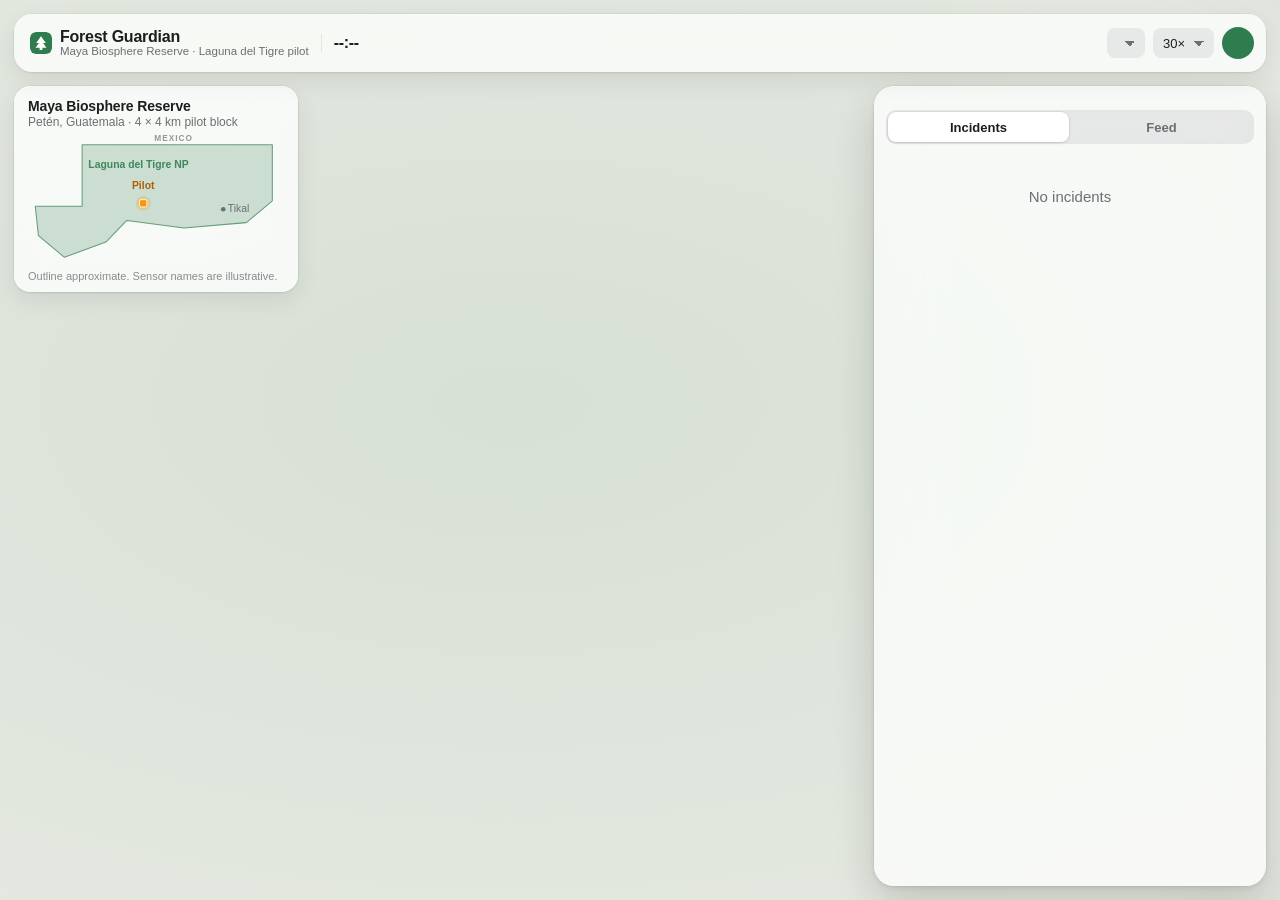
==== ui/index.html @ 17cbd858 "Set the dashboard in the Maya Biosphere Reserve: Laguna del Tigre pilot block at real coordinates, P" ====
<!doctype html>
<html lang="en">
<head>
  <meta charset="utf-8">
  <meta name="viewport" content="width=device-width, initial-scale=1, viewport-fit=cover">
  <meta http-equiv="Content-Security-Policy" content="default-src 'self'; script-src 'self'; style-src 'self'; img-src 'self' data:; connect-src 'self' ws: wss:; object-src 'none'; base-uri 'none'; form-action 'self'">
  <meta name="theme-color" content="#f5f5f7" media="(prefers-color-scheme: light)">
  <meta name="theme-color" content="#000000" media="(prefers-color-scheme: dark)">
  <title>Forest Guardian · Maya Biosphere Reserve</title>
  <link rel="icon" href="/ui/icon.svg" type="image/svg+xml">
  <link rel="stylesheet" href="/ui/style.css">
</head>
<body>
  <header class="bar" id="bar">
    <h1><img class="brand-icon" src="/ui/icon.svg" alt=""><span class="brand-text">Forest Guardian<span class="brand-sub">Maya Biosphere Reserve · Laguna del Tigre pilot</span></span></h1>
    <div class="clock" id="clock" aria-live="off">
      <span id="clock-time" class="clock-time">--:--</span>
      <span id="clock-speed" class="clock-sub"></span>
      <span id="rain" class="chip rain" hidden></span>
      <span id="stub" class="chip stub" hidden>Stub</span>
    </div>
    <div class="controls" id="controls">
      <select id="scenario" aria-label="Scenario"></select>
      <select id="speed" aria-label="Speed">
        <option value="1">1×</option>
        <option value="5">5×</option>
        <option value="10">10×</option>
        <option value="30">30×</option>
        <option value="60">60×</option>
      </select>
      <button id="play" class="icon-btn" type="button" aria-label="Play"></button>
      <button id="restart" class="icon-btn" type="button" aria-label="Restart" hidden></button>
    </div>
    <button id="controls-toggle" class="icon-btn controls-toggle" type="button" aria-label="Simulation" aria-expanded="false" aria-controls="controls"></button>
    <span id="conn" class="chip offline" hidden>Offline</span>
    <span id="model" class="pill" hidden></span>
  </header>

  <main class="layout">
    <section class="map-wrap" id="map" aria-label="Map">
      <figure class="reserve-inset" aria-label="Pilot block location in the Maya Biosphere Reserve">
        <figcaption>
          <strong>Maya Biosphere Reserve</strong>
          <span>Petén, Guatemala · 4 × 4 km pilot block</span>
        </figcaption>
        <svg viewBox="0 -4 246 122" role="img" aria-hidden="true">
          <text class="ri-country" x="140" y="-0.5">MEXICO</text>
          <polygon class="ri-reserve" points="52,3.4 234.8,3.4 234.8,57.4 209.8,78.3 149.9,83.5 94.9,76.2 74.9,97 35,111.6 10,90.8 7,62.6 52,62.6"/>
          <text class="ri-zone" x="58" y="26">Laguna del Tigre NP</text>
          <circle class="ri-site" cx="187.6" cy="65.5" r="2.2"/>
          <text class="ri-site-label" x="192" y="68.5">Tikal</text>
          <circle class="ri-pilot-halo" cx="110.7" cy="59.7" r="7"/>
          <rect class="ri-pilot" x="107.2" y="56.2" width="7" height="7" rx="1.2"/>
          <text class="ri-pilot-label" x="110.7" y="46">Pilot</text>
        </svg>
        <p class="ri-note">Outline approximate. Sensor names are illustrative.</p>
      </figure>
      <div id="node-card" class="node-card" hidden></div>
      <div id="drone-chip" class="drone-chip" hidden></div>
    </section>

    <aside class="panel" id="panel">
      <div id="summary" class="summary" aria-label="Station status" hidden></div>
      <div id="approvals" class="approvals" aria-live="polite"></div>

      <div class="segmented" role="tablist" aria-label="Panel">
        <button role="tab" id="tab-incidents" data-tab="incidents" aria-selected="true" aria-controls="view-incidents" type="button">
          Incidents <span class="count" id="count-incidents" hidden></span>
        </button>
        <button role="tab" id="tab-feed" data-tab="feed" aria-selected="false" aria-controls="view-feed" type="button">
          Feed <span class="count" id="count-feed" hidden></span>
        </button>
        <button role="tab" id="tab-results" data-tab="results" aria-selected="false" aria-controls="view-results" type="button" hidden>
          Results
        </button>
      </div>

      <div class="views">
        <section id="view-incidents" role="tabpanel" aria-labelledby="tab-incidents">
          <ul id="incident-list" class="list"></ul>
          <p id="incidents-empty" class="empty">No incidents</p>
        </section>
        <section id="view-incident" class="incident-detail" hidden></section>
        <section id="view-feed" role="tabpanel" aria-labelledby="tab-feed" hidden>
          <ul id="feed-list" class="list feed"></ul>
          <p id="feed-empty" class="empty">Quiet</p>
        </section>
        <section id="view-results" class="results" role="tabpanel" aria-labelledby="tab-results" hidden></section>
      </div>
    </aside>
  </main>

  <dialog id="casefile" class="sheet" aria-labelledby="casefile-title">
    <div class="sheet-head">
      <h2 id="casefile-title">Case file</h2>
      <button id="casefile-close" class="icon-btn" type="button" aria-label="Close"></button>
    </div>
    <article id="casefile-body" class="casefile-body"></article>
  </dialog>

  <div id="toast" class="toast" role="status" aria-live="polite" hidden></div>

  <script type="module" src="/ui/app.js"></script>
</body>
</html>
---- ui/style.css ----
:root {
  --bg: #f5f5f7;
  --surface: #ffffff;
  --text: #1d1d1f;
  --muted: #6e6e73;
  --line: rgba(0, 0, 0, 0.08);
  --accent: #2f7d4f;
  --accent-fill: #2f7d4f;
  --incident-fill: 0.2;
  --radius: 14px;
  font-family: -apple-system, BlinkMacSystemFont, "SF Pro Text", "Helvetica Neue", sans-serif;

  --fill: rgba(118, 118, 128, 0.12);
  --fill-strong: rgba(118, 118, 128, 0.2);
  --glass: rgba(255, 255, 255, 0.78);
  --amber: #ff9500;
  --amber-text: #b25f00;
  --red: #ff3b30;
  --blue: #007aff;
  --purple: #8e5cd9;
  --map-bg: #e4e8e0;
  --land: #eef2ea;
  --grid: rgba(40, 60, 40, 0.09);
  --border: rgba(40, 60, 40, 0.18);
  --node: var(--accent);
  --shadow: 0 1px 3px rgba(0, 0, 0, 0.08), 0 8px 24px rgba(0, 0, 0, 0.08);
  --shadow-strong: 0 2px 6px rgba(0, 0, 0, 0.08), 0 16px 40px rgba(0, 0, 0, 0.16);
  --mono: ui-monospace, "SF Mono", Menlo, monospace;
  --approvals-h: 0px;
  color-scheme: light dark;
}

@media (prefers-color-scheme: dark) {
  :root {
    --bg: #000000;
    --surface: #1c1c1e;
    --text: #f5f5f7;
    --muted: #98989d;
    --line: rgba(255, 255, 255, 0.1);
    --accent: #4cc27a;
    --accent-fill: #1f7f48;
    --incident-fill: 0.12;

    --fill: rgba(118, 118, 128, 0.24);
    --fill-strong: rgba(118, 118, 128, 0.36);
    --glass: rgba(44, 44, 46, 0.78);
    --amber: #ff9f0a;
    --amber-text: #ffb340;
    --red: #ff453a;
    --blue: #0a84ff;
    --purple: #b28cff;
    --map-bg: #0b0f0c;
    --land: #121813;
    --grid: rgba(255, 255, 255, 0.06);
    --border: rgba(255, 255, 255, 0.14);
    --shadow: 0 1px 3px rgba(0, 0, 0, 0.5), 0 8px 24px rgba(0, 0, 0, 0.4);
    --shadow-strong: 0 2px 6px rgba(0, 0, 0, 0.5), 0 16px 40px rgba(0, 0, 0, 0.6);
  }
}

* { box-sizing: border-box; }

[hidden] { display: none !important; }

html, body { height: 100%; }

body {
  margin: 0;
  min-height: 100vh;
  background: var(--bg);
  color: var(--text);
  -webkit-font-smoothing: antialiased;
  -webkit-tap-highlight-color: transparent;
  display: flex;
  flex-direction: column;
  font-size: 15px;
  overflow-x: hidden;
}

button, select, textarea { font: inherit; color: inherit; }

button { cursor: pointer; }

button:disabled { cursor: default; opacity: 0.5; }

:focus-visible { outline: 2px solid var(--blue); outline-offset: 2px; border-radius: 6px; }

.icon { width: 18px; height: 18px; flex: none; }

.muted { color: var(--muted); }

.mono { font-family: var(--mono); font-size: 12px; }

/* ---------- header ---------- */

.bar {
  position: sticky;
  top: 0;
  z-index: 20;
  display: flex;
  align-items: center;
  justify-content: space-between;
  gap: 12px;
  padding: 10px 16px;
  padding-top: max(10px, env(safe-area-inset-top));
  background: color-mix(in srgb, var(--surface) 80%, transparent);
  backdrop-filter: saturate(180%) blur(20px);
  -webkit-backdrop-filter: saturate(180%) blur(20px);
  border-bottom: 1px solid var(--line);
  min-height: 56px;
}

.bar h1 {
  display: flex;
  align-items: center;
  gap: 8px;
  margin: 0;
  font-size: 17px;
  font-weight: 600;
  letter-spacing: -0.01em;
  white-space: nowrap;
}

.brand-icon { width: 22px; height: 22px; border-radius: 6px; flex: none; }

.clock {
  display: flex;
  align-items: center;
  gap: 8px;
  margin-right: auto;
  padding-left: 12px;
  border-left: 1px solid var(--line);
  min-width: 0;
}

.clock-time {
  font-size: 15px;
  font-weight: 600;
  font-variant-numeric: tabular-nums;
  letter-spacing: -0.01em;
}

.clock-sub { font-size: 13px; color: var(--muted); font-variant-numeric: tabular-nums; }

.controls { display: flex; align-items: center; gap: 8px; }

.controls select {
  appearance: none;
  -webkit-appearance: none;
  height: 30px;
  padding: 0 28px 0 10px;
  border: 0;
  border-radius: 8px;
  background-color: var(--fill);
  background-image:
    linear-gradient(45deg, transparent 50%, var(--muted) 50%),
    linear-gradient(135deg, var(--muted) 50%, transparent 50%);
  background-position: calc(100% - 15px) 13px, calc(100% - 10px) 13px;
  background-size: 5px 5px;
  background-repeat: no-repeat;
  font-size: 13px;
  font-weight: 500;
  cursor: pointer;
}

.icon-btn {
  display: inline-grid;
  place-items: center;
  width: 32px;
  height: 32px;
  border: 0;
  border-radius: 999px;
  background: var(--fill);
  color: var(--text);
  flex: none;
  transition: background-color 0.15s, transform 0.1s;
}

.icon-btn:active { transform: scale(0.94); }

.icon-btn .icon { width: 16px; height: 16px; }

.icon-btn.small { width: 28px; height: 28px; }

.icon-btn.small .icon { width: 14px; height: 14px; }

#play { background: var(--accent-fill); color: #fff; }

#play.active { background: var(--fill); color: var(--text); }

.controls-toggle { display: none; }

.pill {
  font-size: 13px;
  color: var(--muted);
  padding: 4px 10px;
  border-radius: 999px;
  background: var(--bg);
  border: 1px solid var(--line);
  white-space: nowrap;
  overflow: hidden;
  text-overflow: ellipsis;
  max-width: 180px;
  flex: none;
}

.chip {
  display: inline-flex;
  align-items: center;
  gap: 4px;
  font-size: 12px;
  font-weight: 600;
  padding: 3px 8px;
  border-radius: 999px;
  white-space: nowrap;
  flex: none;
}

.chip .icon { width: 12px; height: 12px; }

.model-short { display: none; }

@media (max-width: 480px) {
  .chip.rain .chip-text { display: none; }
  .chip.rain { padding: 3px 6px; }
}

.chip.rain { color: var(--blue); background: color-mix(in srgb, var(--blue) 13%, transparent); }

.chip.stub { color: var(--amber-text); background: color-mix(in srgb, var(--amber) 15%, transparent); }

.chip.offline { color: var(--red); background: color-mix(in srgb, var(--red) 13%, transparent); }

/* ---------- layout ---------- */

.layout {
  flex: 1;
  display: grid;
  grid-template-columns: minmax(0, 1fr) minmax(340px, 400px);
  gap: 12px;
  padding: 12px;
  min-height: 0;
  height: calc(100vh - 57px);
  height: calc(100dvh - 57px);
}

.map-wrap {
  --map-inset-bottom: 0px;
  position: relative;
  min-height: 0;
  border-radius: var(--radius);
  overflow: hidden;
  background: var(--map-bg);
  box-shadow: 0 0 0 1px var(--line);
  isolation: isolate;
}

.panel {
  display: flex;
  flex-direction: column;
  min-height: 0;
  overflow-y: auto;
  overscroll-behavior: contain;
  background: var(--surface);
  border-radius: var(--radius);
  box-shadow: 0 0 0 1px var(--line);
}

/* ---------- map ---------- */

.map-svg {
  position: absolute;
  inset: 0;
  width: 100%;
  height: 100%;
  display: block;
  touch-action: none;
  user-select: none;
  -webkit-user-select: none;
  cursor: grab;
  font-family: inherit;
}

.map-svg.dragging { cursor: grabbing; }

.map-svg.over-node { cursor: pointer; }

.map-svg:focus-visible { outline: none; box-shadow: inset 0 0 0 2px var(--blue); }

.land { fill: var(--land); }

.grid line { stroke: var(--grid); stroke-width: 1; }

.grid .border { fill: none; stroke: var(--border); stroke-width: 1; }

.rain-cell { fill: var(--blue); fill-opacity: 0; transition: fill-opacity 0.8s ease; }

.rain-cell.on { fill-opacity: 0.1; }

.incident-cell {
  fill: var(--amber);
  fill-opacity: 0.07;
  stroke: var(--amber);
  stroke-opacity: 0.45;
  stroke-width: 1.5;
  transition: fill-opacity 0.3s, stroke-opacity 0.3s;
}

.incident-cell.urgent { fill-opacity: 0.13; stroke-opacity: 0.75; }

.incident-cell.selected { fill-opacity: var(--incident-fill); stroke-opacity: 1; stroke-width: 2; }

.hatch-line { stroke: var(--red); stroke-width: 1.2; stroke-opacity: 0.32; }

.nofly-edge {
  fill: var(--red);
  fill-opacity: 0.04;
  stroke: var(--red);
  stroke-opacity: 0.45;
  stroke-width: 1;
  stroke-dasharray: 4 3;
}

.nofly-label,
.axis text,
.sector-labels text,
.node .label { pointer-events: none; }

.nofly-label {
  font-size: 11px;
  font-weight: 600;
  fill: var(--red);
  opacity: 0;
  transition: opacity 0.2s;
}

.nofly-label.shown { opacity: 0.8; }

.axis text {
  font-size: 10.5px;
  font-weight: 600;
  fill: var(--muted);
  opacity: 0.75;
  transition: opacity 0.15s;
}

.axis text.off { opacity: 0; }

.sector-labels { opacity: 0; transition: opacity 0.25s; }

.sector-labels.shown { opacity: 1; }

.sector-labels text { font-size: 10px; font-weight: 500; fill: var(--muted); opacity: 0.6; }

.base rect { fill: var(--text); opacity: 0.72; }

.base circle { fill: var(--land); }

.node .dot,
.node .ring,
.node .halo,
.drone .halo,
.drone .body {
  transform-box: fill-box;
  transform-origin: center;
}

.node .ring { fill: var(--land); transition: transform 0.2s; }

.node .dot { fill: var(--node); transition: fill 0.5s, transform 0.2s; }

.node .halo { fill: var(--node); opacity: 0; }

.node.hover .dot,
.node.selected .dot { transform: scale(1.25); }

.node.hover .ring,
.node.selected .ring { transform: scale(1.2); }

.node.selected .ring { fill: var(--surface); stroke: var(--accent); stroke-width: 1.5; }

.node.amber .dot { fill: var(--amber); }

.node.amber .halo { fill: var(--amber); animation: pulse 1.8s ease-out infinite; }

.node.red .dot { fill: var(--red); }

.node.red .halo { fill: var(--red); animation: pulse 1.1s ease-out infinite; }

.node .label {
  font-size: 12px;
  font-weight: 500;
  fill: var(--text);
  paint-order: stroke;
  stroke: var(--land);
  stroke-width: 3.5px;
  stroke-linejoin: round;
  opacity: 0;
  transition: opacity 0.16s ease;
}

.node .label.shown { opacity: 1; }

.node.amber .label, .node.red .label { font-weight: 600; }

@keyframes pulse {
  0% { transform: scale(0.45); opacity: 0.5; }
  100% { transform: scale(1.7); opacity: 0; }
}

.drone { transition: opacity 0.3s; }

.drone.parked { opacity: 0; }

.drone .body { fill: var(--blue); stroke: #fff; stroke-width: 2.5; }

.drone .halo { fill: var(--blue); opacity: 0; }

.drone.flying .halo { animation: pulse 2s ease-out infinite; }

.drone-plan {
  fill: none;
  stroke: var(--blue);
  stroke-width: 1.5;
  stroke-dasharray: 1 5;
  stroke-linecap: round;
  stroke-linejoin: round;
  opacity: 0.75;
}

.drone-trail {
  fill: none;
  stroke: var(--blue);
  stroke-width: 2.5;
  stroke-linecap: round;
  stroke-linejoin: round;
  opacity: 0.85;
}

.callout { position: absolute; left: 0; top: 0; z-index: 2; pointer-events: none; }

.callout-bubble {
  transform: translate(-50%, calc(-100% - 14px));
  max-width: 240px;
  padding: 7px 11px;
  border-radius: 10px;
  background: var(--glass);
  backdrop-filter: blur(20px) saturate(180%);
  -webkit-backdrop-filter: blur(20px) saturate(180%);
  box-shadow: var(--shadow);
  font-size: 13px;
  font-weight: 500;
  line-height: 1.3;
  animation: rise 0.25s ease-out;
}

@keyframes rise {
  from { transform: translate(-50%, calc(-100% - 8px)); opacity: 0; }
  to { transform: translate(-50%, calc(-100% - 14px)); opacity: 1; }
}

.map-controls {
  position: absolute;
  right: 12px;
  bottom: 12px;
  z-index: 3;
  display: flex;
  flex-direction: column;
  gap: 8px;
}

.control-group,
.map-btn.solo,
.node-card,
.drone-chip {
  background: var(--glass);
  backdrop-filter: blur(20px) saturate(180%);
  -webkit-backdrop-filter: blur(20px) saturate(180%);
  box-shadow: var(--shadow), 0 0 0 0.5px var(--line);
}

.control-group { display: flex; flex-direction: column; border-radius: 10px; overflow: hidden; }

.map-btn {
  display: grid;
  place-items: center;
  width: 36px;
  height: 36px;
  border: 0;
  background: transparent;
  color: var(--text);
}

.map-btn .icon { width: 16px; height: 16px; }

.control-group .map-btn + .map-btn { border-top: 1px solid var(--line); }

.map-btn.solo { border-radius: 10px; }

@media (pointer: coarse) {
  .zoom-group { display: none; }
}

.map-btn[aria-pressed="true"] { color: var(--accent); }

.node-card {
  position: absolute;
  left: 12px;
  top: 12px;
  z-index: 3;
  min-width: 180px;
  max-width: calc(100% - 24px);
  padding: 10px 12px;
  border-radius: 12px;
  font-size: 13px;
  animation: drop 0.2s ease-out;
}

@keyframes drop {
  from { transform: translateY(-4px); opacity: 0; }
  to { transform: none; opacity: 1; }
}

.node-card-head { display: flex; align-items: center; justify-content: space-between; gap: 12px; }

.node-card-head strong { font-size: 15px; }

.node-card-meta { color: var(--muted); margin-top: 2px; }

.node-card-last { margin-top: 6px; font-weight: 500; }

.drone-chip {
  position: absolute;
  right: 12px;
  top: 12px;
  z-index: 3;
  display: flex;
  align-items: center;
  gap: 8px;
  padding: 6px 10px;
  border-radius: 999px;
  font-size: 12px;
  font-weight: 600;
}

.battery {
  position: relative;
  width: 22px;
  height: 10px;
  border-radius: 3px;
  box-shadow: inset 0 0 0 1px var(--muted);
  padding: 1.5px;
}

.battery-fill { display: block; height: 100%; border-radius: 1.5px; background: var(--accent); }

.battery.low .battery-fill { background: var(--red); }

.drone-chip-pct { font-variant-numeric: tabular-nums; color: var(--muted); }

/* ---------- panel ---------- */

.approvals { display: flex; flex-direction: column; gap: 10px; padding: 12px 12px 0; }

.approval {
  background: var(--surface);
  border-radius: 14px;
  padding: 14px;
  box-shadow: var(--shadow-strong), 0 0 0 1px color-mix(in srgb, var(--amber) 45%, transparent);
  animation: drop 0.25s ease-out;
  transition: opacity 0.2s, transform 0.2s;
}

.approval.leaving { opacity: 0; transform: scale(0.97); }

.ap-head { display: flex; align-items: center; justify-content: space-between; gap: 8px; }

.ap-kicker {
  display: inline-flex;
  align-items: center;
  gap: 6px;
  font-size: 12px;
  font-weight: 700;
  letter-spacing: 0.02em;
  text-transform: uppercase;
  color: var(--amber-text);
}

.ap-kicker .icon { width: 15px; height: 15px; }

.ap-title {
  display: block;
  margin: 8px 0 0;
  padding: 0;
  border: 0;
  background: none;
  font-size: 16px;
  font-weight: 600;
  text-align: left;
  letter-spacing: -0.01em;
}

.ap-question { margin: 6px 0 0; font-size: 15px; line-height: 1.4; color: var(--text); }

.ap-title + .ap-question { color: var(--muted); font-size: 14px; }

.ap-edit { margin-top: 10px; }

.ap-note {
  width: 100%;
  resize: vertical;
  min-height: 64px;
  padding: 10px 12px;
  border: 0;
  border-radius: 10px;
  background: var(--fill);
  font-size: 15px;
  line-height: 1.35;
}

.ap-buttons { display: flex; gap: 8px; margin-top: 12px; }

.ap-buttons .btn { flex: 1; }

.ap-result {
  display: flex;
  align-items: center;
  gap: 6px;
  margin-top: 12px;
  color: var(--accent);
  font-weight: 600;
}

.btn {
  display: inline-flex;
  align-items: center;
  justify-content: center;
  gap: 6px;
  min-height: 44px;
  padding: 0 14px;
  border: 0;
  border-radius: 10px;
  background: var(--fill);
  font-size: 15px;
  font-weight: 600;
  transition: background-color 0.15s, transform 0.1s;
}

.btn:active:not(:disabled) { transform: scale(0.98); }

.btn.primary { background: var(--accent-fill); color: #fff; }

.btn.danger { color: var(--red); }

.btn.small { min-height: 30px; padding: 0 10px; font-size: 13px; border-radius: 8px; }

.btn.wide { width: calc(100% - 32px); margin: 8px 16px 16px; }

.segmented {
  display: flex;
  gap: 2px;
  margin: 12px 12px 4px;
  padding: 2px;
  border-radius: 9px;
  background: var(--fill);
  flex: none;
}

.segmented button {
  flex: 1;
  display: inline-flex;
  align-items: center;
  justify-content: center;
  gap: 6px;
  height: 30px;
  border: 0;
  border-radius: 7px;
  background: transparent;
  font-size: 13px;
  font-weight: 600;
  color: var(--muted);
  transition: background-color 0.2s, color 0.2s, box-shadow 0.2s;
}

.segmented button[aria-selected="true"] {
  background: var(--surface);
  color: var(--text);
  box-shadow: 0 1px 3px rgba(0, 0, 0, 0.12), 0 0 0 0.5px var(--line);
}

.count {
  min-width: 18px;
  height: 18px;
  padding: 0 5px;
  border-radius: 9px;
  background: var(--fill-strong);
  color: var(--text);
  font-size: 11px;
  line-height: 18px;
  text-align: center;
  font-variant-numeric: tabular-nums;
}

.views { flex: 1; min-height: 0; }

.list { list-style: none; margin: 0; padding: 4px 0; }

.empty { margin: 0; padding: 40px 16px; text-align: center; color: var(--muted); font-size: 15px; }

.sector {
  display: inline-block;
  padding: 2px 6px;
  border-radius: 6px;
  background: var(--fill);
  color: var(--muted);
  font: 600 11.5px/1.4 var(--mono);
}

time.rel { color: var(--muted); font-size: 13px; font-variant-numeric: tabular-nums; white-space: nowrap; }

/* incidents */

.incident-row {
  display: flex;
  align-items: center;
  gap: 10px;
  width: 100%;
  min-height: 60px;
  padding: 10px 12px 10px 16px;
  border: 0;
  background: transparent;
  text-align: left;
  position: relative;
}

.incident-row::before {
  content: "";
  width: 8px;
  height: 8px;
  border-radius: 50%;
  background: var(--accent);
  flex: none;
}

.incident-row.s-urgent::before { background: var(--amber); box-shadow: 0 0 0 4px color-mix(in srgb, var(--amber) 22%, transparent); }

.incident-row.s-active::before { background: var(--blue); }

.incident-row.s-closed::before { background: var(--fill-strong); }

.incident-row:hover { background: color-mix(in srgb, var(--fill) 50%, transparent); }

li + li > .incident-row::after,
.feed-item + .feed-item::before {
  content: "";
  position: absolute;
  top: 0;
  left: 34px;
  right: 0;
  border-top: 1px solid var(--line);
}

.incident-text { flex: 1; min-width: 0; display: flex; flex-direction: column; gap: 3px; }

.incident-title { font-weight: 600; white-space: nowrap; overflow: hidden; text-overflow: ellipsis; }

.incident-meta { display: flex; align-items: center; gap: 8px; font-size: 13px; color: var(--muted); }

.s-urgent .status, .status.s-urgent { color: var(--amber-text); font-weight: 600; }

.s-active .status, .status.s-active { color: var(--blue); }

.s-closed .incident-title { color: var(--muted); font-weight: 500; }

.chevron { width: 14px; height: 14px; color: var(--muted); opacity: 0.6; }

/* incident detail */

.incident-detail { padding: 4px 0 8px; }

.back {
  display: inline-flex;
  align-items: center;
  gap: 2px;
  min-height: 44px;
  margin-left: 6px;
  padding: 0 10px 0 4px;
  border: 0;
  background: none;
  color: var(--accent);
  font-size: 15px;
}

.detail-title { margin: 2px 16px 6px; font-size: 22px; font-weight: 700; letter-spacing: -0.02em; line-height: 1.2; }

.detail-meta { display: flex; align-items: center; flex-wrap: wrap; gap: 8px; margin: 0 16px 4px; font-size: 13px; }

.detail-meta .status { color: var(--muted); }

.detail-section { margin: 18px 16px 0; }

.detail-section h3 {
  margin: 0 0 8px;
  font-size: 12px;
  font-weight: 600;
  letter-spacing: 0.04em;
  text-transform: uppercase;
  color: var(--muted);
}

.plan {
  margin: 0;
  padding: 12px 14px;
  border-radius: 10px;
  background: var(--fill);
  font: 12.5px/1.55 var(--mono);
  white-space: pre-wrap;
  overflow-wrap: anywhere;
  max-height: 320px;
  overflow: auto;
}

.plan.rendered { font: 14px/1.5 inherit; font-family: inherit; }

.steps { list-style: none; margin: 0; padding: 0; }

.step {
  display: grid;
  grid-template-columns: auto 1fr auto;
  align-items: baseline;
  gap: 10px;
  padding: 8px 0;
  border-top: 1px solid var(--line);
  font-size: 14px;
  line-height: 1.4;
}

.step:first-child { border-top: 0; }

.step-text { overflow-wrap: anywhere; }

.agent {
  font-size: 11px;
  font-weight: 700;
  letter-spacing: 0.02em;
  padding: 2px 7px;
  border-radius: 6px;
  color: var(--muted);
  background: var(--fill);
  white-space: nowrap;
}

.agent-triage { color: var(--purple); background: color-mix(in srgb, var(--purple) 14%, transparent); }

.agent-drone-pilot { color: var(--blue); background: color-mix(in srgb, var(--blue) 13%, transparent); }

.agent-evidence { color: var(--accent); background: color-mix(in srgb, var(--accent) 14%, transparent); }

/* feed */

.feed-item { position: relative; }

.feed-main {
  display: flex;
  align-items: center;
  gap: 12px;
  width: 100%;
  min-height: 56px;
  padding: 9px 14px 9px 16px;
  border: 0;
  background: transparent;
  text-align: left;
}

.feed-main:hover { background: color-mix(in srgb, var(--fill) 50%, transparent); }

.feed-item .dot { width: 8px; height: 8px; border-radius: 50%; flex: none; }

.dot.amber { background: var(--amber); }

.dot.red { background: var(--red); }

.feed-text { flex: 1; min-width: 0; display: flex; flex-direction: column; gap: 2px; }

.line1 { display: flex; align-items: baseline; gap: 6px; }

.what { font-weight: 600; }

.conf { font-size: 13px; color: var(--muted); font-variant-numeric: tabular-nums; }

.line2 { font-size: 13px; color: var(--muted); white-space: nowrap; overflow: hidden; text-overflow: ellipsis; }

.rejected .what { color: var(--red); }

.feed-side { display: flex; align-items: center; gap: 8px; flex: none; }

.badge { display: inline-grid; place-items: center; width: 18px; height: 18px; border-radius: 50%; }

.badge .icon { width: 11px; height: 11px; stroke-width: 3; }

.badge.ok { color: var(--accent); background: color-mix(in srgb, var(--accent) 14%, transparent); }

.badge.bad { color: #fff; background: var(--red); }

.tag {
  font-size: 10px;
  font-weight: 700;
  letter-spacing: 0.03em;
  text-transform: uppercase;
  color: var(--muted);
  padding: 2px 5px;
  border-radius: 5px;
  box-shadow: inset 0 0 0 1px var(--line);
}

.feed-detail {
  display: flex;
  align-items: center;
  flex-wrap: wrap;
  gap: 6px 14px;
  padding: 0 14px 12px 36px;
  font-size: 13px;
  color: var(--muted);
}

.feed-detail .btn { margin-left: auto; color: var(--red); }

/* ---------- case file sheet ---------- */

.sheet {
  width: min(720px, calc(100% - 32px));
  max-height: min(86vh, 900px);
  padding: 0;
  border: 0;
  border-radius: 16px;
  background: var(--surface);
  color: var(--text);
  box-shadow: var(--shadow-strong);
}

.sheet::backdrop { background: rgba(0, 0, 0, 0.32); backdrop-filter: blur(4px); }

.sheet[open] { display: flex; flex-direction: column; animation: drop 0.22s ease-out; }

.sheet-head {
  display: flex;
  align-items: center;
  justify-content: space-between;
  gap: 12px;
  padding: 14px 16px;
  border-bottom: 1px solid var(--line);
}

.sheet-head h2 { margin: 0; font-size: 17px; font-weight: 600; }

.casefile-body { padding: 4px 22px 24px; overflow-y: auto; line-height: 1.55; font-size: 15px; }

.casefile-body h1, .casefile-body h2, .casefile-body h3 { letter-spacing: -0.01em; line-height: 1.25; }

.casefile-body h1 { font-size: 22px; }

.casefile-body h2 { font-size: 18px; margin-top: 24px; }

.casefile-body h3 { font-size: 15px; }

.casefile-body code, .casefile-body pre { font-family: var(--mono); font-size: 12.5px; }

.casefile-body pre { padding: 12px; border-radius: 10px; background: var(--fill); overflow-x: auto; }

.casefile-body table { border-collapse: collapse; width: 100%; font-size: 13.5px; display: block; overflow-x: auto; }

.casefile-body th, .casefile-body td { padding: 6px 10px; border-bottom: 1px solid var(--line); text-align: left; }

.casefile-body a { color: var(--blue); }

/* ---------- toast ---------- */

.toast {
  position: fixed;
  left: 50%;
  bottom: 24px;
  z-index: 40;
  padding: 10px 16px;
  border-radius: 999px;
  background: var(--text);
  color: var(--bg);
  font-size: 14px;
  font-weight: 600;
  box-shadow: var(--shadow-strong);
  transform: translate(-50%, 8px);
  opacity: 0;
  transition: opacity 0.2s, transform 0.2s;
  pointer-events: none;
}

.toast.shown { opacity: 1; transform: translate(-50%, 0); }

/* ---------- tablet and phone: map on top, panel as a sheet below ---------- */

@media (max-width: 900px) {
  body { display: block; height: auto; min-height: 100dvh; }

  .layout { display: block; height: auto; padding: 0; }

  .map-wrap { --map-inset-bottom: 14px; height: 46vh; min-height: 260px; border-radius: 0; box-shadow: none; }

  .panel {
    position: relative;
    z-index: 2;
    margin-top: -14px;
    min-height: 56vh;
    overflow: visible;
    border-radius: 16px 16px 0 0;
    box-shadow: 0 -1px 0 var(--line), 0 -8px 24px rgba(0, 0, 0, 0.06);
    padding-bottom: calc(var(--approvals-h) + 24px + env(safe-area-inset-bottom));
  }

  .panel::before {
    content: "";
    display: block;
    width: 36px;
    height: 5px;
    margin: 6px auto 0;
    border-radius: 3px;
    background: var(--fill-strong);
  }

  .approvals {
    position: fixed;
    left: max(8px, env(safe-area-inset-left));
    right: max(8px, env(safe-area-inset-right));
    bottom: calc(8px + env(safe-area-inset-bottom));
    z-index: 30;
    max-width: 560px;
    margin: 0 auto;
    padding: 0;
    max-height: 60vh;
    overflow-y: auto;
  }

  .toast { bottom: calc(24px + var(--approvals-h) + env(safe-area-inset-bottom)); }

  .segmented { margin-top: 8px; }

  .segmented button { height: 36px; font-size: 14px; }

  .map-btn { width: 44px; height: 44px; }

  .map-controls { right: 10px; bottom: 24px; }

  .btn.small { min-height: 36px; }

  .sheet {
    width: 100%;
    max-width: none;
    max-height: 92dvh;
    margin: auto 0 0;
    border-radius: 16px 16px 0 0;
  }
}

/* ---------- phone header: one row, simulation controls in a drop-down ---------- */

@media (max-width: 600px) {
  .bar { gap: 10px; padding-left: max(16px, env(safe-area-inset-left)); padding-right: max(16px, env(safe-area-inset-right)); }

  .brand-text {
    position: absolute;
    width: 1px;
    height: 1px;
    overflow: hidden;
    clip-path: inset(50%);
    white-space: nowrap;
  }

  .brand-icon { width: 28px; height: 28px; border-radius: 7px; }

  .clock { padding-left: 10px; flex: 1 1 auto; overflow: hidden; }

  .controls {
    display: none;
    position: absolute;
    top: 100%;
    left: 0;
    right: 0;
    gap: 8px;
    padding: 10px max(16px, env(safe-area-inset-right)) 12px max(16px, env(safe-area-inset-left));
    background: color-mix(in srgb, var(--surface) 92%, transparent);
    backdrop-filter: saturate(180%) blur(20px);
    -webkit-backdrop-filter: saturate(180%) blur(20px);
    border-bottom: 1px solid var(--line);
    box-shadow: 0 12px 24px rgba(0, 0, 0, 0.08);
    animation: drop 0.18s ease-out;
  }

  .bar.open .controls { display: flex; }

  .controls select { flex: 1; height: 44px; font-size: 15px; border-radius: 10px; background-position: calc(100% - 17px) 20px, calc(100% - 12px) 20px; }

  .icon-btn { width: 44px; height: 44px; }

  .icon-btn .icon { width: 18px; height: 18px; }

  .icon-btn.small { width: 32px; height: 32px; }

  .controls-toggle { display: inline-grid; }

  .bar.open .controls-toggle { background: var(--fill-strong); }

  .pill { flex: 0 1 auto; min-width: 0; max-width: 120px; font-size: 12px; padding: 4px 9px; }

  .model-long { display: none; }

  .model-short { display: inline; }

  .clock-sub[data-kind="speed"] { display: none; }
}

@media (max-width: 360px) {
  .bar h1 { display: none; }

  .clock { padding-left: 0; border-left: 0; }
}

@media (prefers-reduced-motion: reduce) {
  *, *::before, *::after { animation: none !important; transition: none !important; }
}

/* ---------- results ---------- */

.results { padding: 8px 12px 16px; display: flex; flex-direction: column; gap: 12px; }

.res-card {
  background: var(--surface);
  border-radius: var(--radius);
  padding: 14px;
  box-shadow: 0 0 0 0.5px var(--line);
}

.res-card h3 { margin: 0 0 10px; font-size: 13px; font-weight: 600; color: var(--muted); }

.res-table { width: 100%; border-collapse: collapse; font-size: 14px; font-variant-numeric: tabular-nums; }

.res-table th, .res-table td { padding: 6px 4px; text-align: right; }

.res-table th[scope="row"], .res-table thead td { text-align: left; }

.res-table thead th { font-size: 11px; font-weight: 600; color: var(--muted); }

.res-table th[scope="row"] { font-weight: 600; }

.res-table tbody tr + tr { border-top: 0.5px solid var(--line); }

.res-line { margin: 10px 0 0; font-size: 13px; color: var(--muted); }

/* ranger decisions in the incident detail */
.ranger-actions { list-style: none; margin: 0; padding: 0; display: grid; gap: 6px; }
.ranger-action {
  display: grid; grid-template-columns: 1fr auto; gap: 2px 8px; padding: 8px 10px;
  border-radius: 8px; background: var(--fill);
  border-left: 3px solid var(--muted);
}
.ranger-action.d-approved, .ranger-action.d-edited, .ranger-action.d-dispatched { border-left-color: var(--accent); }
.ranger-action.d-rejected { border-left-color: var(--red); }
.ranger-action.d-auto_rejected { border-left-color: var(--amber); }
.ranger-what { font-weight: 600; }
.ranger-time { color: var(--muted); font-variant-numeric: tabular-nums; text-align: right; }
.ranger-via { color: var(--muted); font-size: 0.9em; }
.ranger-note { grid-column: 1 / -1; color: var(--muted); font-size: 0.9em; overflow-wrap: anywhere; }

/* =====================================================================
   Visual layer v2: full-bleed map with floating glass chrome (Apple Maps style).
   Material weight encodes hierarchy: header and panel are translucent layers over the map;
   cards that need a decision sit on solid surfaces (never light glass on light glass).
   ===================================================================== */

:root {
  --spring: linear(0, 0.109, 0.309, 0.501, 0.656, 0.77, 0.849, 0.903, 0.938, 0.961, 0.976, 0.985, 0.991, 0.994, 0.997, 0.998, 1); /* critically damped, response 0.35 s */
  --glass-panel: color-mix(in srgb, var(--surface) 74%, transparent);
  --glass-edge: rgba(255, 255, 255, 0.55);
  --gutter: 14px;
  --panel-w: 392px;
  --bar-h: 58px;
}

@media (prefers-color-scheme: dark) {
  :root {
    --glass-panel: color-mix(in srgb, #1c1c1e 70%, transparent);
    --glass-edge: rgba(255, 255, 255, 0.09);
  }
}

/* Map: depth instead of a flat rectangle */
.map-wrap {
  background:
    radial-gradient(120% 90% at 40% 45%, color-mix(in srgb, var(--accent) 7%, var(--map-bg)) 0%, var(--map-bg) 70%);
}

.map-wrap::after {
  content: "";
  position: absolute;
  inset: 0;
  z-index: 1;
  pointer-events: none;
  background: radial-gradient(130% 100% at 45% 50%, transparent 60%, rgba(0, 0, 0, 0.14) 100%);
}

.land { fill: var(--land); fill-opacity: 0.92; }

.node .dot { filter: drop-shadow(0 0 3px color-mix(in srgb, var(--node) 55%, transparent)); }
.node.amber .dot { filter: drop-shadow(0 0 5px color-mix(in srgb, var(--amber) 70%, transparent)); }
.node.red .dot { filter: drop-shadow(0 0 5px color-mix(in srgb, var(--red) 70%, transparent)); }

.incident-cell { rx: 6px; }
.incident-cell.urgent { filter: drop-shadow(0 0 10px color-mix(in srgb, var(--amber) 45%, transparent)); }

/* Typography: tracking tightens as size grows */
.bar h1 { font-size: 16px; letter-spacing: -0.015em; }
.detail-title { font-size: 24px; letter-spacing: -0.024em; line-height: 1.12; }
.incident-title { letter-spacing: -0.01em; }
.clock-time { font-size: 16px; letter-spacing: -0.02em; }

/* Status summary */
.summary {
  display: grid;
  grid-template-columns: repeat(3, 1fr);
  gap: 8px;
  padding: 12px 12px 0;
}

.sum-tile {
  display: flex;
  flex-direction: column;
  gap: 2px;
  padding: 10px 12px;
  border-radius: 12px;
  background: var(--fill);
  transition: background-color 0.3s;
}

.sum-n { font-size: 24px; font-weight: 700; letter-spacing: -0.03em; line-height: 1.05; font-variant-numeric: tabular-nums; }
.sum-label { font-size: 12px; font-weight: 600; color: var(--muted); letter-spacing: 0.01em; }
.sum-tile.t-urgent:not(.zero) { background: color-mix(in srgb, var(--amber) 16%, transparent); }
.sum-tile.t-urgent:not(.zero) .sum-n { color: var(--amber-text); }
.sum-tile.t-active:not(.zero) .sum-n { color: var(--blue); }
.sum-tile.t-done .sum-n { color: var(--accent); }
.sum-tile.zero .sum-n { color: var(--muted); opacity: 0.7; }

/* Approval: the one thing that needs the ranger. Solid surface, warm glow, springs in. */
.approval {
  border-radius: 16px;
  padding: 16px;
  background:
    linear-gradient(180deg, color-mix(in srgb, var(--amber) 9%, var(--surface)) 0%, var(--surface) 60%);
  box-shadow:
    0 0 0 1px color-mix(in srgb, var(--amber) 50%, transparent),
    0 10px 30px color-mix(in srgb, var(--amber) 16%, transparent),
    var(--shadow-strong);
  animation: card-in 0.5s var(--spring);
}

@keyframes card-in {
  from { transform: translateY(-10px); opacity: 0; } /* no scale: touch targets keep their size */
  to { transform: none; opacity: 1; }
}

.ap-title { font-size: 17px; letter-spacing: -0.015em; }
.btn { border-radius: 12px; transition: background-color 0.15s, transform 0.1s ease-out; }
.btn:active:not(:disabled) { transform: scale(0.97); }
.btn.primary { background: linear-gradient(180deg, color-mix(in srgb, var(--accent-fill) 88%, #fff) 0%, var(--accent-fill) 100%); box-shadow: 0 1px 2px rgba(0, 0, 0, 0.18); }

/* Incidents: inset grouped list */
#incident-list {
  margin: 8px 12px 12px;
  padding: 0;
  border-radius: 14px;
  background: var(--fill);
  overflow: hidden;
}

#incident-list:empty { display: none; }

.incident-row { min-height: 64px; padding: 12px 12px 12px 14px; transition: background-color 0.15s; }
.incident-row:active { background: var(--fill-strong); }
.incident-row::before { width: 10px; height: 10px; }
.incident-row.s-urgent::before { animation: beacon 2.4s ease-out infinite; }

@keyframes beacon {
  0% { box-shadow: 0 0 0 0 color-mix(in srgb, var(--amber) 50%, transparent); }
  70%, 100% { box-shadow: 0 0 0 7px transparent; }
}

li + li > .incident-row::after { left: 38px; }

/* Detail sections read as cards */
.detail-section h3 { font-size: 11.5px; letter-spacing: 0.06em; }
.plan, .ranger-action { border-radius: 12px; }
.ranger-action { padding: 10px 12px; border-left-width: 0; box-shadow: inset 3px 0 0 var(--muted); }
.ranger-action.d-approved, .ranger-action.d-edited, .ranger-action.d-dispatched { box-shadow: inset 3px 0 0 var(--accent); }
.ranger-action.d-rejected { box-shadow: inset 3px 0 0 var(--red); }
.ranger-action.d-auto_rejected { box-shadow: inset 3px 0 0 var(--amber); }

.segmented { border-radius: 10px; }
.segmented button { border-radius: 8px; transition: background-color 0.25s var(--spring), color 0.2s, box-shadow 0.25s; }

/* ---------- desktop: floating chrome over a full-bleed map ---------- */
@media (min-width: 901px) {
  body { display: block; }

  .bar {
    position: fixed;
    top: var(--gutter);
    left: var(--gutter);
    right: var(--gutter);
    min-height: var(--bar-h);
    padding: 10px 12px 10px 16px;
    border: 0;
    border-radius: 18px;
    background: var(--glass-panel);
    backdrop-filter: blur(28px) saturate(180%);
    -webkit-backdrop-filter: blur(28px) saturate(180%);
    box-shadow: inset 0 0.5px 0 var(--glass-edge), 0 0 0 0.5px var(--line), var(--shadow);
  }

  .layout { display: block; height: 100vh; height: 100dvh; padding: 0; }

  .map-wrap {
    position: fixed;
    inset: 0;
    border-radius: 0;
    box-shadow: none;
    /* plain px: map.js reads these with getComputedStyle, which leaves calc() unresolved */
    --map-inset-top: 86px;      /* bar 58 + 2 x gutter 14 */
    --map-inset-right: 420px;   /* panel 392 + 2 x gutter 14 */
  }

  .panel {
    position: fixed;
    z-index: 10;
    top: calc(var(--bar-h) + var(--gutter) * 2);
    right: var(--gutter);
    bottom: var(--gutter);
    width: var(--panel-w);
    border-radius: 20px;
    background: var(--glass-panel);
    backdrop-filter: blur(32px) saturate(180%);
    -webkit-backdrop-filter: blur(32px) saturate(180%);
    box-shadow: inset 0 0.5px 0 var(--glass-edge), 0 0 0 0.5px var(--line), var(--shadow-strong);
    animation: panel-in 0.6s var(--spring);
  }

  @keyframes panel-in {
    from { transform: translateX(16px); opacity: 0; }
    to { transform: none; opacity: 1; }
  }

  /* Map overlays move clear of the floating chrome */
  .node-card { top: calc(var(--bar-h) + var(--gutter) * 2); left: var(--gutter); }
  .drone-chip { top: calc(var(--bar-h) + var(--gutter) * 2); right: calc(var(--panel-w) + var(--gutter) * 2); }
  .map-controls { right: calc(var(--panel-w) + var(--gutter) * 2); bottom: var(--gutter); }

  .segmented { position: sticky; top: 0; z-index: 2; margin: 12px 12px 4px; background: color-mix(in srgb, var(--fill-strong) 80%, transparent); backdrop-filter: blur(12px); -webkit-backdrop-filter: blur(12px); }
}

@media (min-width: 1500px) {
  :root { --panel-w: 420px; }
  .map-wrap { --map-inset-right: 448px; }
}

/* Accessibility: frostier or solid surfaces when transparency is reduced or contrast raised */
@media (prefers-reduced-transparency: reduce), (prefers-contrast: more) {
  .bar, .panel, .control-group, .map-btn.solo, .node-card, .drone-chip, .callout-bubble {
    background: var(--surface) !important;
    backdrop-filter: none !important;
    -webkit-backdrop-filter: none !important;
  }
}

@media (prefers-contrast: more) {
  .bar, .panel { box-shadow: 0 0 0 1.5px var(--text) !important; }
}

/* Agent-written markdown inside the plan card stays at card scale */
.plan.rendered h1, .plan.rendered h2, .plan.rendered h3 { font-size: 15px; font-weight: 650; letter-spacing: -0.01em; line-height: 1.3; margin: 0.4em 0 0.3em; }
.plan.rendered > :first-child { margin-top: 0; }
.plan.rendered ul, .plan.rendered ol { padding-left: 1.2em; margin: 0.3em 0; }

/* ---------- Maya Biosphere Reserve context ---------- */

.brand-text { display: inline-flex; flex-direction: column; line-height: 1.1; }
.brand-sub { font-size: 11.5px; font-weight: 500; color: var(--muted); letter-spacing: 0; }

.reserve-inset {
  position: absolute;
  left: var(--gutter, 12px);
  bottom: var(--gutter, 12px);
  z-index: 3;
  width: 284px;
  margin: 0;
  padding: 12px 14px 10px;
  border-radius: 16px;
  background: var(--glass);
  backdrop-filter: blur(24px) saturate(180%);
  -webkit-backdrop-filter: blur(24px) saturate(180%);
  box-shadow: inset 0 0.5px 0 var(--glass-edge), 0 0 0 0.5px var(--line), var(--shadow);
  pointer-events: none;
  animation: card-in 0.6s var(--spring) 0.1s both;
}

.reserve-inset figcaption { display: flex; flex-direction: column; gap: 1px; }
.reserve-inset strong { font-size: 14px; font-weight: 650; letter-spacing: -0.01em; }
.reserve-inset figcaption span { font-size: 12px; color: var(--muted); }
.reserve-inset svg { display: block; width: 100%; height: auto; margin-top: 8px; overflow: visible; }

.ri-reserve {
  fill: color-mix(in srgb, var(--accent) 22%, transparent);
  stroke: color-mix(in srgb, var(--accent) 70%, transparent);
  stroke-width: 1;
  stroke-linejoin: round;
}

.ri-country { font-size: 8px; font-weight: 600; letter-spacing: 0.12em; fill: var(--muted); opacity: 0.7; text-anchor: middle; }
.ri-zone { font-size: 10px; font-weight: 600; fill: var(--accent); opacity: 0.9; }
.ri-site { fill: var(--muted); }
.ri-site-label { font-size: 10px; fill: var(--muted); }
.ri-pilot { fill: var(--amber); stroke: #fff; stroke-width: 0.8; }
.ri-pilot-halo { fill: var(--amber); opacity: 0.25; transform-box: fill-box; transform-origin: center; animation: pulse 2.4s ease-out infinite; }
.ri-pilot-label { font-size: 10px; font-weight: 700; fill: var(--amber-text); text-anchor: middle; }
.ri-note { margin: 6px 0 0; font-size: 11px; color: var(--muted); opacity: 0.8; }

/* desktop: the inset sits top-left under the header; the map keeps its nodes clear of it */
@media (min-width: 901px) {
  .reserve-inset { top: calc(var(--bar-h) + var(--gutter) * 2); bottom: auto; left: var(--gutter); }
  .map-wrap { --map-inset-left: 298px; } /* inset 284 + gutter 14 (plain px for map.js) */
  .node-card { top: auto; bottom: var(--gutter); }
}

@media (max-width: 900px) {
  .reserve-inset { width: 168px; padding: 8px 10px 6px; left: 8px; bottom: 22px; }
  .reserve-inset figcaption span, .ri-note { display: none; }
  .brand-sub { display: none; }
}
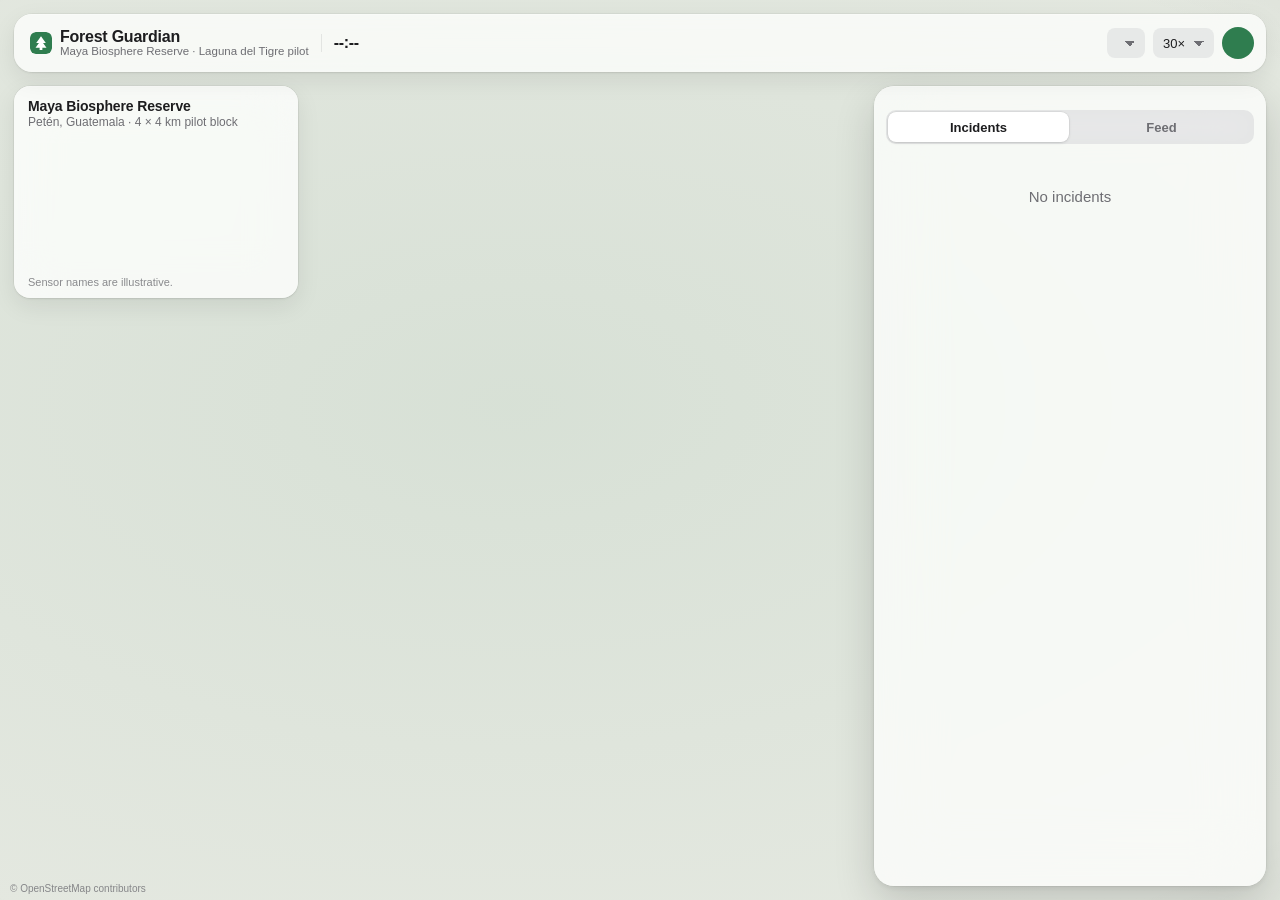
==== commit f489b19e: "Real OpenStreetMap geography on the map: river, lagoon and track layers, real reserve outline in the" ====
--- a/ui/index.html
+++ b/ui/index.html
@@ -43,18 +43,10 @@
           <strong>Maya Biosphere Reserve</strong>
           <span>Petén, Guatemala · 4 × 4 km pilot block</span>
         </figcaption>
-        <svg viewBox="0 -4 246 122" role="img" aria-hidden="true">
-          <text class="ri-country" x="140" y="-0.5">MEXICO</text>
-          <polygon class="ri-reserve" points="52,3.4 234.8,3.4 234.8,57.4 209.8,78.3 149.9,83.5 94.9,76.2 74.9,97 35,111.6 10,90.8 7,62.6 52,62.6"/>
-          <text class="ri-zone" x="58" y="26">Laguna del Tigre NP</text>
-          <circle class="ri-site" cx="187.6" cy="65.5" r="2.2"/>
-          <text class="ri-site-label" x="192" y="68.5">Tikal</text>
-          <circle class="ri-pilot-halo" cx="110.7" cy="59.7" r="7"/>
-          <rect class="ri-pilot" x="107.2" y="56.2" width="7" height="7" rx="1.2"/>
-          <text class="ri-pilot-label" x="110.7" y="46">Pilot</text>
-        </svg>
-        <p class="ri-note">Outline approximate. Sensor names are illustrative.</p>
+        <svg id="inset-map" viewBox="0 0 246 128" role="img" aria-hidden="true"></svg>
+        <p class="ri-note">Sensor names are illustrative.</p>
       </figure>
+      <p class="map-attrib"><a href="https://www.openstreetmap.org/copyright" target="_blank" rel="noopener noreferrer">© OpenStreetMap contributors</a></p>
       <div id="node-card" class="node-card" hidden></div>
       <div id="drone-chip" class="drone-chip" hidden></div>
     </section>
--- a/ui/style.css
+++ b/ui/style.css
@@ -21,6 +21,15 @@
   --map-bg: #e4e8e0;
   --land: #eef2ea;
   --grid: rgba(40, 60, 40, 0.09);
+  --geo-water: #b9d4e6;
+  --geo-water-line: #7fb0d2;
+  --geo-river: #6aa3cc;
+  --geo-wetland: #9cc2b0;
+  --geo-wood: #dde7d3;
+  --geo-road: #c9a77a;
+  --geo-track: #b79566;
+  --geo-label: #3d6f93;
+  --geo-veil: 0.5;
   --border: rgba(40, 60, 40, 0.18);
   --node: var(--accent);
   --shadow: 0 1px 3px rgba(0, 0, 0, 0.08), 0 8px 24px rgba(0, 0, 0, 0.08);
@@ -52,6 +61,15 @@
     --map-bg: #0b0f0c;
     --land: #121813;
     --grid: rgba(255, 255, 255, 0.06);
+    --geo-water: #1a3347;
+    --geo-water-line: #2f5f84;
+    --geo-river: #3f79a6;
+    --geo-wetland: #3b6a5a;
+    --geo-wood: #16211a;
+    --geo-road: #8a7350;
+    --geo-track: #a58a5e;
+    --geo-label: #7fb2d6;
+    --geo-veil: 0.55;
     --border: rgba(255, 255, 255, 0.14);
     --shadow: 0 1px 3px rgba(0, 0, 0, 0.5), 0 8px 24px rgba(0, 0, 0, 0.4);
     --shadow-strong: 0 2px 6px rgba(0, 0, 0, 0.5), 0 16px 40px rgba(0, 0, 0, 0.6);
@@ -289,6 +307,53 @@
 
 .land { fill: var(--land); }
 
+/* OpenStreetMap base layers (under grid and nodes) */
+.geo { pointer-events: none; }
+.geo path { fill: none; stroke-linecap: round; stroke-linejoin: round; }
+.geo-farm, .geo-grass, .geo-scrub, .geo-wood { fill: var(--geo-wood) !important; }
+.geo-water { fill: var(--geo-water) !important; stroke: var(--geo-water-line); stroke-width: 1; vector-effect: non-scaling-stroke; }
+.geo path[fill="url(#wetland-hatch)"] { fill: url(#wetland-hatch) !important; }
+.wet-bg { fill: var(--geo-wetland); fill-opacity: 0.16; }
+.wet-line { stroke: var(--geo-wetland); stroke-width: 1; stroke-opacity: 0.7; }
+.geo-river { stroke: var(--geo-river); stroke-width: 3.5; }
+.geo-stream { stroke: var(--geo-river); stroke-width: 1.8; stroke-opacity: 0.9; }
+.geo-canal { stroke: var(--geo-river); stroke-width: 2; }
+.geo-road { stroke: var(--geo-road); stroke-width: 2; }
+.geo-track { stroke: var(--geo-track); stroke-width: 1.5; stroke-dasharray: 6 4; }
+.geo-path { stroke: var(--geo-track); stroke-width: 1.5; stroke-dasharray: 3 4; }
+.geo .geo-veil { fill: var(--map-bg); fill-opacity: var(--geo-veil); stroke: none; }
+.geo-fade-in { stop-color: var(--map-bg); stop-opacity: 0; }
+.geo-fade-out { stop-color: var(--map-bg); stop-opacity: 1; }
+.geo-labels text {
+  font-size: 10px;
+  font-style: italic;
+  letter-spacing: 0.04em;
+  fill: var(--geo-label);
+  paint-order: stroke;
+  stroke: var(--land);
+  stroke-width: 3px;
+  stroke-linejoin: round;
+  opacity: 0;
+  transition: opacity 0.25s;
+  pointer-events: none;
+}
+.geo-labels text.shown { opacity: 0.85; }
+.geo-labels text.path, .geo-labels text.track, .geo-labels text.road { fill: var(--muted); }
+
+.map-attrib {
+  position: absolute;
+  left: 10px;
+  bottom: 4px;
+  z-index: 2;
+  margin: 0;
+  font-size: 10px;
+  line-height: 1.4;
+  color: var(--muted);
+  opacity: 0.8;
+}
+.map-attrib a { color: inherit; text-decoration: none; }
+.map-attrib a:hover { text-decoration: underline; }
+
 .grid line { stroke: var(--grid); stroke-width: 1; }
 
 .grid .border { fill: none; stroke: var(--border); stroke-width: 1; }
@@ -1413,17 +1478,24 @@
 .reserve-inset svg { display: block; width: 100%; height: auto; margin-top: 8px; overflow: visible; }
 
 .ri-reserve {
-  fill: color-mix(in srgb, var(--accent) 22%, transparent);
+  fill: color-mix(in srgb, var(--accent) 12%, transparent);
   stroke: color-mix(in srgb, var(--accent) 70%, transparent);
   stroke-width: 1;
   stroke-linejoin: round;
 }
 
+.ri-park {
+  fill: color-mix(in srgb, var(--accent) 38%, transparent);
+  stroke: var(--accent);
+  stroke-width: 1;
+  stroke-linejoin: round;
+}
 .ri-country { font-size: 8px; font-weight: 600; letter-spacing: 0.12em; fill: var(--muted); opacity: 0.7; text-anchor: middle; }
-.ri-zone { font-size: 10px; font-weight: 600; fill: var(--accent); opacity: 0.9; }
+.ri-zone { font-size: 9px; font-weight: 600; fill: var(--accent); opacity: 0.9; }
 .ri-site { fill: var(--muted); }
 .ri-site-label { font-size: 10px; fill: var(--muted); }
 .ri-pilot { fill: var(--amber); stroke: #fff; stroke-width: 0.8; }
+.ri-zone { paint-order: stroke; stroke: var(--glass); stroke-width: 2px; }
 .ri-pilot-halo { fill: var(--amber); opacity: 0.25; transform-box: fill-box; transform-origin: center; animation: pulse 2.4s ease-out infinite; }
 .ri-pilot-label { font-size: 10px; font-weight: 700; fill: var(--amber-text); text-anchor: middle; }
 .ri-note { margin: 6px 0 0; font-size: 11px; color: var(--muted); opacity: 0.8; }
@@ -1436,7 +1508,8 @@
 }
 
 @media (max-width: 900px) {
-  .reserve-inset { width: 168px; padding: 8px 10px 6px; left: 8px; bottom: 22px; }
+  .reserve-inset { width: 160px; padding: 8px 10px 6px; left: 8px; bottom: 22px; }
+  .reserve-inset strong { font-size: 11.5px; white-space: nowrap; }
   .reserve-inset figcaption span, .ri-note { display: none; }
   .brand-sub { display: none; }
 }
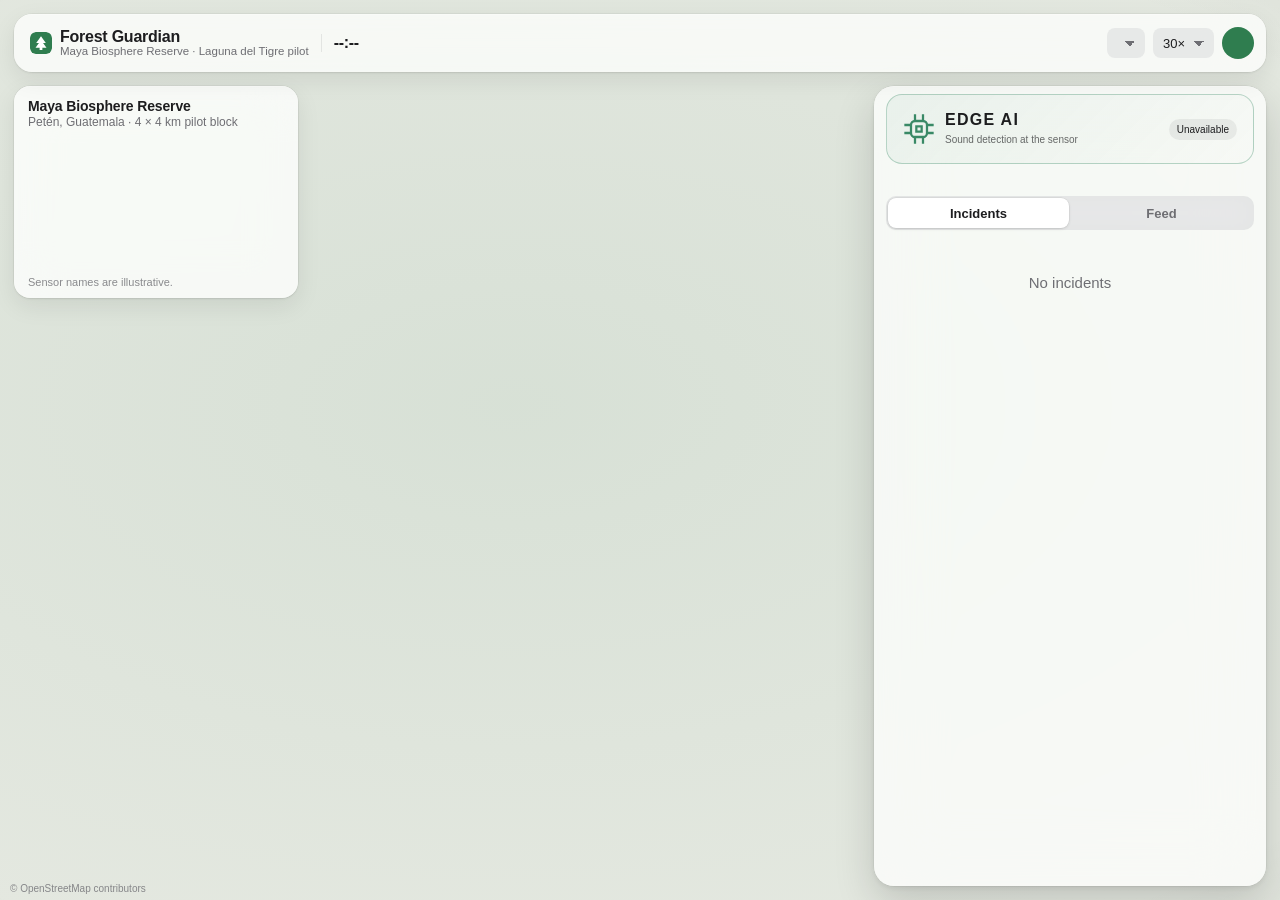
==== commit d3afb98a: "Add Gemini commander and edge audio demo" ====
--- a/ui/index.html
+++ b/ui/index.html
@@ -9,6 +9,7 @@
   <title>Forest Guardian · Maya Biosphere Reserve</title>
   <link rel="icon" href="/ui/icon.svg" type="image/svg+xml">
   <link rel="stylesheet" href="/ui/style.css">
+  <link rel="stylesheet" href="/ui/edge.css">
 </head>
 <body>
   <header class="bar" id="bar">
@@ -53,6 +54,24 @@
 
     <aside class="panel" id="panel">
       <div id="summary" class="summary" aria-label="Station status" hidden></div>
+      <details class="edge-panel" id="edge-panel">
+        <summary><span class="edge-brand"><svg viewBox="0 0 24 24" fill="none" stroke="currentColor" stroke-width="1.7" aria-hidden="true"><rect x="6" y="6" width="12" height="12" rx="3"/><path d="M9 1v5m6-5v5M9 18v5m6-5v5M1 9h5m-5 6h5m12-6h5m-5 6h5"/><path d="M10 10h4v4h-4z"/></svg><span>EDGE AI<small>Sound detection at the sensor</small></span></span><span id="edge-state">Checking…</span></summary>
+        <div class="edge-flow" aria-label="Audio is classified locally, then detections are signed"><div><svg viewBox="0 0 24 24" fill="none" stroke="currentColor" stroke-width="2" stroke-linecap="round" aria-hidden="true"><path d="M3 10v4m4-8v12m5-16v20m5-16v12m4-8v4"/></svg><span>Audio</span></div><span class="edge-arrow">→</span><div class="edge-chip"><svg viewBox="0 0 24 24" fill="none" stroke="currentColor" stroke-width="1.7" aria-hidden="true"><rect x="6" y="6" width="12" height="12" rx="3"/><path d="M9 1v5m6-5v5M9 18v5m6-5v5M1 9h5m-5 6h5m12-6h5m-5 6h5"/><path d="M10 10h4v4h-4z"/></svg><span>Local inference</span></div><span class="edge-arrow">→</span><div><svg viewBox="0 0 24 24" fill="none" stroke="currentColor" stroke-width="1.7" aria-hidden="true"><path d="M12 2 3 6v6c0 5 9 10 9 10s9-5 9-10V6z"/><path d="m8 12 3 3 5-6"/></svg><span>Signed alert</span></div></div>
+        <p class="edge-explain">Sound classification runs locally. Gemini handles incident reasoning separately.</p>
+        <p id="edge-description">Connecting to the classifier worker.</p>
+        <div id="edge-controls" hidden>
+          <label>Sensor <select id="edge-node" aria-label="Edge sensor"></select></label>
+          <label>Recording <select id="edge-sound" aria-label="Edge recording">
+            <option value="gunshot">Gunshot</option><option value="chainsaw">Chainsaw</option>
+            <option value="vehicle">Vehicle</option><option value="background">Birds / background</option>
+          </select></label>
+          <button id="edge-play" type="button">Run edge detection</button>
+        </div>
+        <p id="edge-result" role="status" aria-live="polite"></p>
+        <p id="edge-metrics"></p>
+        <p id="edge-predictions"></p>
+        <small>Real classifier → debounce → signed record → map &amp; Feed. Pi hardware speed remains unmeasured.</small>
+      </details>
       <div id="approvals" class="approvals" aria-live="polite"></div>
 
       <div class="segmented" role="tablist" aria-label="Panel">
@@ -90,8 +109,20 @@
     <article id="casefile-body" class="casefile-body"></article>
   </dialog>
 
+  <dialog id="trail-dialog" class="sheet trail-sheet" aria-labelledby="trail-title">
+    <div class="sheet-head">
+      <div class="trail-sheet-title">
+        <h2 id="trail-title">How the agent decided</h2>
+        <span id="trail-subtitle" class="muted"></span>
+      </div>
+      <button id="trail-close" class="icon-btn" type="button" aria-label="Close"></button>
+    </div>
+    <div id="trail-body" class="trail-sheet-body"></div>
+  </dialog>
+
   <div id="toast" class="toast" role="status" aria-live="polite" hidden></div>
 
   <script type="module" src="/ui/app.js"></script>
+  <script type="module" src="/ui/edge.js"></script>
 </body>
 </html>
--- a/ui/style.css
+++ b/ui/style.css
@@ -856,6 +856,23 @@
   font-size: 15px;
 }
 
+/* Phones: the floating approval card covers the top of the sheet, so pin the back button above it. */
+@media (max-width: 900px) {
+  .incident-open .back {
+    position: fixed;
+    top: calc(env(safe-area-inset-top) + 64px);
+    left: 12px;
+    z-index: 40;
+    margin: 0;
+    padding: 0 12px 0 6px;
+    border-radius: 999px;
+    background: var(--glass);
+    backdrop-filter: blur(20px) saturate(180%);
+    -webkit-backdrop-filter: blur(20px) saturate(180%);
+    box-shadow: var(--shadow-strong);
+  }
+}
+
 .detail-title { margin: 2px 16px 6px; font-size: 22px; font-weight: 700; letter-spacing: -0.02em; line-height: 1.2; }
 
 .detail-meta { display: flex; align-items: center; flex-wrap: wrap; gap: 8px; margin: 0 16px 4px; font-size: 13px; }
@@ -1513,3 +1530,159 @@
   .reserve-inset figcaption span, .ri-note { display: none; }
   .brand-sub { display: none; }
 }
+
+/* Ranger feedback stays usable in the narrow incident panel. */
+.ranger-feedback-note { display: block; box-sizing: border-box; width: 100%; min-height: 5rem; margin: .75rem 0; font: inherit; }
+.detail-section select { max-width: 100%; font: inherit; }
+
+/* node audio */
+.clip-row { display: flex; align-items: center; flex-wrap: wrap; gap: 6px 10px; margin-top: 10px; }
+.clip-btn { min-height: 32px; padding: 0 12px; }
+.clip-btn.playing { background: color-mix(in srgb, var(--accent) 18%, transparent); color: var(--accent); }
+.clip-status { font-size: 12px; }
+
+/* node card: live listening and recordings */
+.node-card { max-height: min(60vh, 460px); overflow-y: auto; pointer-events: auto; }
+.recordings { margin-top: 10px; border-top: 1px solid var(--line); padding-top: 8px; }
+.rec-head { display: flex; align-items: center; justify-content: space-between; font-size: 11.5px; font-weight: 650; letter-spacing: 0.05em; text-transform: uppercase; color: var(--muted); }
+.link-btn { border: 0; background: none; padding: 2px 0; color: var(--blue); font-size: 12px; font-weight: 500; letter-spacing: 0; text-transform: none; }
+.rec-list { list-style: none; margin: 6px 0 0; padding: 0; display: grid; gap: 4px; }
+.rec-item { display: grid; grid-template-columns: auto 1fr auto; align-items: center; gap: 2px 8px; font-size: 13px; }
+.rec-item .icon-btn { font-size: 10px; }
+.rec-item .icon-btn.playing { background: color-mix(in srgb, var(--accent) 18%, transparent); color: var(--accent); }
+.rec-what { font-variant-numeric: tabular-nums; white-space: nowrap; overflow: hidden; text-overflow: ellipsis; }
+.rec-status { grid-column: 2 / -1; font-size: 11.5px; }
+.rec-empty { margin: 6px 0 0; font-size: 12.5px; }
+
+/* =========================== decision trail =========================== */
+.a-commander { --c: var(--blue); }
+.a-triage { --c: var(--purple); }
+.a-drone { --c: #30b0c7; }
+.a-evidence { --c: var(--accent); }
+.a-ranger { --c: var(--amber); }
+.a-station { --c: var(--muted); }
+.o-open { --o: var(--blue); }
+.o-watch { --o: #5e8bd6; }
+.o-dismiss { --o: var(--muted); }
+.o-ask { --o: var(--amber); }
+.o-dispatch { --o: var(--red); }
+.o-closed { --o: var(--accent); }
+
+.trail-outcome {
+  display: grid;
+  gap: 2px;
+  padding: 12px 14px;
+  border-radius: 14px;
+  background: color-mix(in srgb, var(--o) 14%, transparent);
+  box-shadow: inset 0 0 0 1px color-mix(in srgb, var(--o) 40%, transparent);
+}
+.trail-outcome-kicker { font-size: 11px; font-weight: 700; letter-spacing: 0.06em; text-transform: uppercase; color: var(--o); }
+.trail-outcome strong { font-size: 18px; letter-spacing: -0.015em; }
+.trail-outcome p { margin: 2px 0 0; font-size: 13px; color: var(--muted); line-height: 1.4; }
+
+.trail-legend { display: flex; flex-wrap: wrap; gap: 6px; margin: 10px 0 4px; }
+.legend-chip, .flow-agent {
+  display: inline-flex;
+  align-items: center;
+  gap: 5px;
+  font-size: 11px;
+  font-weight: 650;
+  color: var(--c);
+  padding: 2px 8px 2px 6px;
+  border-radius: 999px;
+  background: color-mix(in srgb, var(--c) 14%, transparent);
+  white-space: nowrap;
+}
+.legend-chip::before { content: ""; width: 7px; height: 7px; border-radius: 50%; background: var(--c); }
+
+.trail-blocks { list-style: none; margin: 10px 0 0; padding: 0; display: grid; gap: 12px; }
+.trail-block { border-radius: 14px; background: var(--fill); padding: 10px 12px 8px; }
+.trail-head { display: flex; align-items: center; gap: 8px; margin-bottom: 6px; }
+.trail-head-text { flex: 1; min-width: 0; font-size: 13px; font-weight: 600; }
+.trail-time { font-size: 11.5px; color: var(--muted); font-variant-numeric: tabular-nums; white-space: nowrap; }
+.trail-trigger {
+  font-size: 10.5px; font-weight: 750; letter-spacing: 0.05em; text-transform: uppercase;
+  padding: 3px 7px; border-radius: 6px; color: #fff; white-space: nowrap;
+}
+.t-wake { background: var(--blue); }
+.t-ranger { background: var(--amber); color: #2b1a00; }
+.t-open { background: var(--accent-fill); }
+
+/* the flow: dots joined by a vertical line */
+.trail-flow { list-style: none; margin: 0; padding: 0 0 0 4px; position: relative; display: grid; gap: 2px; }
+.trail-flow::before { content: ""; position: absolute; left: 9px; top: 8px; bottom: 8px; width: 2px; border-radius: 1px; background: var(--fill-strong); }
+.flow-node { position: relative; display: grid; grid-template-columns: 12px 1fr auto; gap: 10px; align-items: start; padding: 5px 0; }
+.flow-dot { width: 12px; height: 12px; margin-top: 3px; border-radius: 50%; background: var(--c, var(--muted)); box-shadow: 0 0 0 3px var(--fill); position: relative; z-index: 1; }
+.flow-body { display: grid; gap: 2px; min-width: 0; }
+.flow-title { display: flex; align-items: center; flex-wrap: wrap; gap: 6px; font-size: 13.5px; font-weight: 600; }
+.flow-text { font-size: 12.5px; line-height: 1.4; color: var(--muted); overflow-wrap: anywhere; }
+.flow-node.minor .flow-text { font-size: 11.5px; font-style: italic; }
+.flow-node.minor .flow-dot { width: 8px; height: 8px; margin: 5px 2px 0; }
+.flow-node.error .flow-title { color: var(--red); }
+.flow-node.error .flow-dot { background: var(--red); }
+
+/* decisions stand out */
+.flow-node.decisive { margin: 3px 0; padding: 7px 8px 7px 0; border-radius: 10px; background: color-mix(in srgb, var(--c) 9%, transparent); }
+.flow-node.decisive .flow-dot { width: 14px; height: 14px; margin-left: -1px; box-shadow: 0 0 0 3px var(--fill), 0 0 0 5px color-mix(in srgb, var(--c) 35%, transparent); }
+.flow-node.decisive .flow-text { color: var(--text); }
+
+/* milestones: status changes and approval requests */
+.flow-node.milestone .flow-dot { background: var(--o); width: 14px; height: 14px; border-radius: 4px; transform: rotate(45deg); margin-left: -1px; }
+.flow-node.milestone strong { font-size: 13.5px; color: var(--o); }
+
+/* sub-agent branch */
+.flow-branch { position: relative; margin: 6px 0 6px 18px; padding: 8px 10px; border-radius: 12px;
+  background: color-mix(in srgb, var(--c) 8%, var(--surface)); box-shadow: inset 3px 0 0 var(--c); }
+.flow-branch::before { content: ""; position: absolute; left: -13px; top: 16px; width: 13px; height: 2px; background: var(--c); }
+.branch-head { display: flex; align-items: center; gap: 6px; font-size: 11.5px; color: var(--muted); margin-bottom: 4px; }
+.branch-flow::before { background: color-mix(in srgb, var(--c) 30%, transparent); }
+.branch-result { margin-top: 6px; padding: 7px 9px; border-radius: 9px; font-size: 12.5px; line-height: 1.4;
+  background: color-mix(in srgb, var(--c) 14%, transparent); display: grid; gap: 2px; overflow-wrap: anywhere; }
+.branch-result-kicker { font-size: 10.5px; font-weight: 750; letter-spacing: 0.05em; text-transform: uppercase; color: var(--c); }
+.branch-result.pending { color: var(--muted); font-style: italic; }
+
+@media (prefers-reduced-motion: no-preference) {
+  .trail-block:last-child .trail-flow > .flow-node:last-child .flow-dot { animation: pulse-dot 1.6s ease-out 2; }
+}
+@keyframes pulse-dot { 0% { box-shadow: 0 0 0 3px var(--fill), 0 0 0 3px color-mix(in srgb, var(--c, var(--o)) 50%, transparent); } 100% { box-shadow: 0 0 0 3px var(--fill), 0 0 0 10px transparent; } }
+
+/* decision trail popup: most of the screen, centred */
+.trail-sheet {
+  width: min(1180px, 94vw);
+  max-width: none;
+  height: min(90vh, 1000px);
+  max-height: none;
+}
+.trail-sheet[open] { animation: card-in 0.45s var(--spring); }
+.trail-sheet::backdrop { background: rgba(0, 0, 0, 0.45); backdrop-filter: blur(6px); }
+.trail-sheet-title { display: grid; gap: 2px; min-width: 0; }
+.trail-sheet-title h2 { font-size: 19px; letter-spacing: -0.015em; }
+.trail-sheet-title span { font-size: 13px; white-space: nowrap; overflow: hidden; text-overflow: ellipsis; }
+.trail-sheet-body { flex: 1; min-height: 0; overflow-y: auto; padding: 18px 22px 28px; }
+
+.trail-full { display: grid; grid-template-columns: 280px 1fr; gap: 22px; align-items: start; }
+.trail-side { position: sticky; top: 0; display: grid; gap: 12px; }
+.trail-side .trail-legend { margin: 0; }
+.trail-facts { display: grid; grid-template-columns: 1fr auto; gap: 6px 12px; margin: 0; padding: 12px 14px;
+  border-radius: 14px; background: var(--fill); font-size: 13px; }
+.trail-facts dt { color: var(--muted); }
+.trail-facts dd { margin: 0; font-weight: 700; font-variant-numeric: tabular-nums; text-align: right; }
+.trail-hint { margin: 0; font-size: 12px; line-height: 1.45; }
+
+/* wider canvas: bigger type and roomier blocks */
+.trail-full .trail-blocks { margin: 0; gap: 16px; }
+.trail-full .trail-block { padding: 14px 16px 12px; }
+.trail-full .trail-head-text { font-size: 14.5px; }
+.trail-full .flow-title { font-size: 14.5px; }
+.trail-full .flow-text { font-size: 13.5px; }
+.trail-full .branch-result { font-size: 13.5px; }
+
+.trail-open { display: flex; flex-wrap: wrap; justify-content: center; gap: 4px; margin: 10px 0 0; width: 100%; }
+.trail-open .muted { font-weight: 500; }
+
+@media (max-width: 760px) {
+  .trail-sheet { width: 100%; height: 94dvh; margin: auto 0 0; border-radius: 16px 16px 0 0; }
+  .trail-full { grid-template-columns: 1fr; }
+  .trail-side { position: static; }
+  .trail-sheet-body { padding: 14px 14px 24px; }
+}
--- a/ui/edge.css
+++ b/ui/edge.css
@@ -0,0 +1,31 @@
+.edge-panel { padding: 12px 16px; border-bottom: 1px solid var(--border, #ccc); font-size: 12px; }
+.edge-panel summary { cursor: pointer; font-weight: 600; }
+#edge-state { float: right; font-weight: 400; }
+.edge-panel p { margin: 8px 0; line-height: 1.5; overflow-wrap: anywhere; }
+.edge-panel small { opacity: .65; line-height: 1.5; }
+#edge-controls:not([hidden]) { display: flex; flex-wrap: wrap; gap: 8px; align-items: end; }
+#edge-controls label { display: grid; gap: 4px; flex: 1; }
+#edge-controls select { max-width: 155px; width: 100%; }
+#edge-play { padding: 8px 12px; }
+.edge-panel { margin: 8px 12px; padding: 16px; border: 1px solid #39896655; border-radius: 16px; background: linear-gradient(135deg, #39896612, transparent); }
+.edge-panel summary { display: flex; align-items: center; justify-content: space-between; gap: 8px; list-style: none; }
+.edge-panel summary::-webkit-details-marker { display: none; }
+.edge-brand { display: flex; align-items: center; gap: 10px; font-size: 16px; letter-spacing: .08em; }
+.edge-brand > svg { width: 32px; height: 32px; color: #398966; }
+.edge-brand small { display: block; font-size: 10px; letter-spacing: 0; font-weight: 400; margin-top: 3px; }
+#edge-state { float: none; border-radius: 20px; padding: 5px 8px; background: #8882; font-size: 10px; }
+.edge-panel[data-connected="true"] #edge-state { color: #26774f; background: #39896620; }
+.edge-panel[data-connected="true"] #edge-state::before { content: '● '; }
+.edge-flow { display: flex; align-items: center; justify-content: space-between; gap: 6px; margin: 18px 0 12px; }
+.edge-flow > div { display: grid; justify-items: center; gap: 6px; font-size: 10px; }
+.edge-flow svg { width: 24px; height: 24px; }
+.edge-flow .edge-chip { border: 1px solid #39896670; border-radius: 12px; padding: 10px 12px; color: #398966; background: #39896612; }
+.edge-arrow { opacity: .4; }
+.edge-panel .edge-explain { font-size: 11px; line-height: 1.5; }
+#edge-metrics { font-variant-numeric: tabular-nums; padding: 9px 0; border-top: 1px solid #8883; }
+#edge-play { color: white; background: #287a52; border: 0; border-radius: 8px; cursor: pointer; }
+#edge-play:disabled { opacity: .6; cursor: wait; }
+.edge-running .edge-chip { animation: edge-pulse .8s ease-in-out infinite alternate; }
+@keyframes edge-pulse { to { box-shadow: 0 0 0 6px #39896625; } }
+@media (prefers-reduced-motion: reduce) { .edge-running .edge-chip { animation: none; outline: 2px solid #398966; } }
+@media (prefers-color-scheme: dark) { .edge-panel[data-connected="true"] #edge-state, .edge-brand > svg, .edge-flow .edge-chip { color: #82d7a9; } }
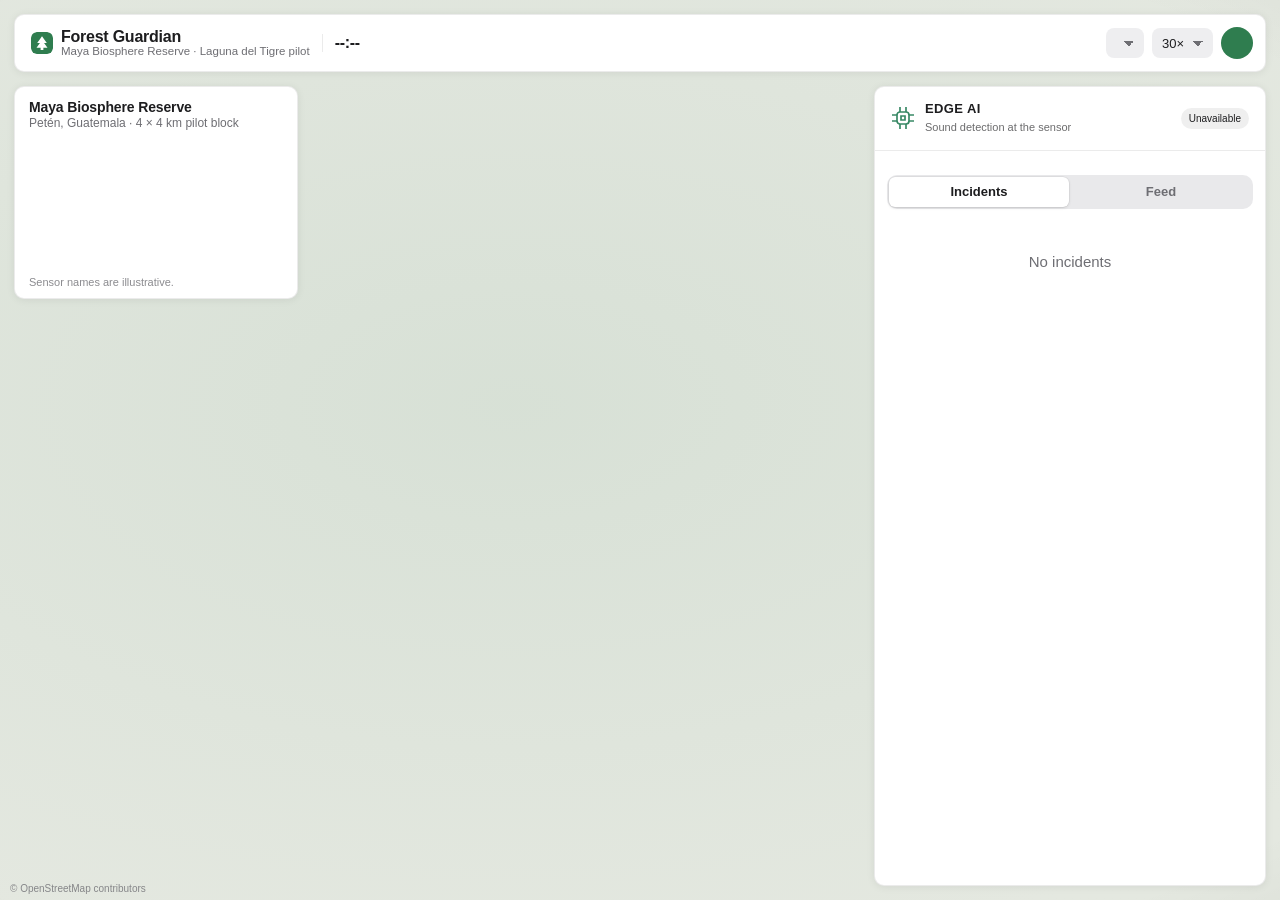
==== commit 8f11c0da: "Add runtime model selection and refine the interactive demo" ====
--- a/ui/index.html
+++ b/ui/index.html
@@ -10,6 +10,7 @@
   <link rel="icon" href="/ui/icon.svg" type="image/svg+xml">
   <link rel="stylesheet" href="/ui/style.css">
   <link rel="stylesheet" href="/ui/edge.css">
+  <link rel="stylesheet" href="/ui/refinement.css">
 </head>
 <body>
   <header class="bar" id="bar">
@@ -34,7 +35,11 @@
     </div>
     <button id="controls-toggle" class="icon-btn controls-toggle" type="button" aria-label="Simulation" aria-expanded="false" aria-controls="controls"></button>
     <span id="conn" class="chip offline" hidden>Offline</span>
-    <span id="model" class="pill" hidden></span>
+    <select id="model" class="pill" aria-label="Commander model" hidden>
+      <option value="" disabled>Commander model</option>
+      <option value="haiku">Haiku</option>
+      <option value="gemini">Gemini</option>
+    </select>
   </header>
 
   <main class="layout">
--- a/ui/style.css
+++ b/ui/style.css
@@ -236,7 +236,6 @@
 
 .chip .icon { width: 12px; height: 12px; }
 
-.model-short { display: none; }
 
 @media (max-width: 480px) {
   .chip.rain .chip-text { display: none; }
@@ -1191,9 +1190,7 @@
 
   .pill { flex: 0 1 auto; min-width: 0; max-width: 120px; font-size: 12px; padding: 4px 9px; }
 
-  .model-long { display: none; }
-
-  .model-short { display: inline; }
+
 
   .clock-sub[data-kind="speed"] { display: none; }
 }
--- a/ui/refinement.css
+++ b/ui/refinement.css
@@ -0,0 +1,39 @@
+/* Quiet, solid surfaces keep the map and incident evidence primary. */
+.bar, .panel, .node-card, .reserve-inset { backdrop-filter: none; -webkit-backdrop-filter: none; background: var(--surface); box-shadow: 0 1px 8px #00000012; border: 1px solid var(--line); border-radius: 10px; animation: none; }
+.btn, .btn.primary, .segmented button { box-shadow: none; background-image: none; border-radius: 6px; }
+.panel { overflow-y: auto; }
+.detail-actions { display: flex; gap: 8px; padding: 4px 16px 14px; flex-wrap: wrap; }
+.detail-actions .btn { flex: 1; min-height: 40px; }
+.back { position: static !important; box-shadow: none !important; background: none !important; backdrop-filter: none !important; }
+.detail-content { padding-bottom: 20px; }
+.detail-content .trail-open { display: none; }
+.edge-panel { background: none; margin: 0; border: 0; border-bottom: 1px solid var(--line); border-radius: 0; padding: 14px 16px; }
+.edge-brand { font-size: 13px; letter-spacing: .03em; }
+.edge-brand > svg { width: 24px; height: 24px; }
+.edge-flow { margin: 12px 0 8px; }
+.edge-flow .edge-chip { border-radius: 6px; padding: 6px 10px; }
+.edge-panel p, .edge-panel small { font-size: 11px; }
+.sheet[open], .trail-sheet[open] { animation: none; }
+.sheet::backdrop { backdrop-filter: none; background: #0007; }
+.sheet-head { flex-shrink: 0; }
+.evidence-note { padding: 12px; background: var(--fill); border-left: 3px solid var(--accent); }
+.evidence-records { white-space: pre-wrap; overflow-wrap: anywhere; font-size: 11px; }
+.results { padding: 18px 16px; }
+.results-heading { display: flex; justify-content: space-between; align-items: center; gap: 8px; }
+.results-heading h2 { font-size: 20px; margin: 0; }
+.results-section { padding: 20px 0; border-bottom: 1px solid var(--line); }
+.results-section h3 { font-size: 15px; margin: 0 0 6px; letter-spacing: 0; text-transform: none; }
+.result-date, .result-note { color: var(--muted); font-size: 12px; line-height: 1.6; }
+.table-scroll { overflow-x: auto; }
+.res-table { width: 100%; font-size: 12px; margin: 14px 0; font-variant-numeric: tabular-nums; }
+.res-table th, .res-table td { padding: 10px 6px; text-align: left; white-space: normal; }
+.res-table thead th { font-size: 10px; font-weight: 500; color: var(--muted); }
+.results-details summary { cursor: pointer; font-size: 13px; font-weight: 600; padding: 10px 0; }
+.results-details p { font-size: 12px; line-height: 1.6; }
+.result-metrics { display: grid; grid-template-columns: repeat(3,1fr); gap: 8px; }
+.result-metrics dt { color: var(--muted); font-size: 10px; }
+.result-metrics dd { font-size: 19px; margin: 8px 0; font-variant-numeric: tabular-nums; }
+.res-card { border: 0; box-shadow: none; border-radius: 0; padding: 12px 0; background: none; }
+@media(max-width:900px) { .panel { overflow: visible; } .detail-actions { padding-left: 14px; } }
+.results { display: block; }
+.results > .muted { margin: 10px 0 0; font-size: 12px; line-height: 1.5; }
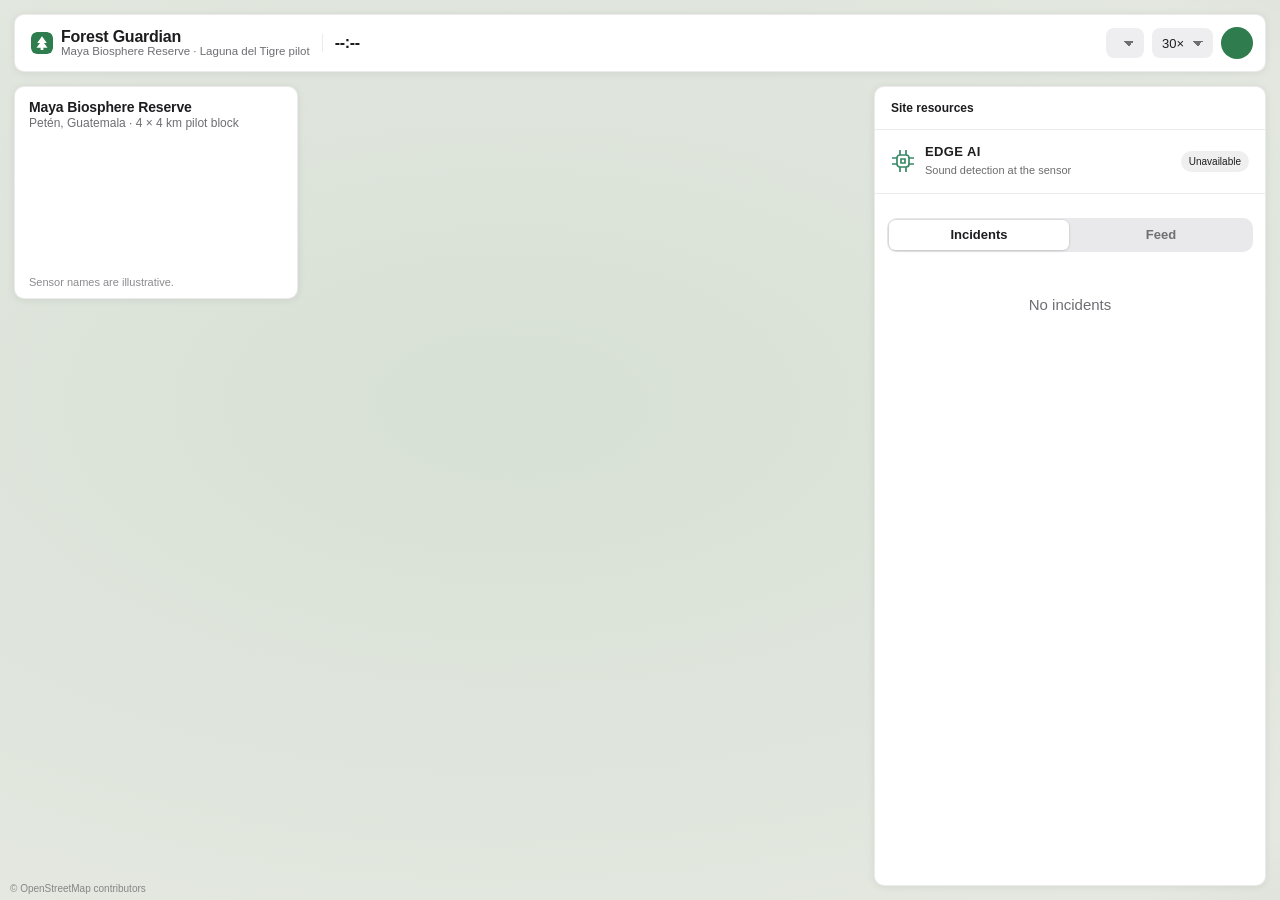
==== commit 582accee: "Edit demo resources and support continuous Photon polling" ====
--- a/ui/index.html
+++ b/ui/index.html
@@ -59,6 +59,21 @@
 
     <aside class="panel" id="panel">
       <div id="summary" class="summary" aria-label="Station status" hidden></div>
+      <details class="edge-panel" id="resources-panel">
+        <summary>Site resources</summary>
+        <form id="resources-form">
+          <label>Drones <input name="drones" type="number" min="0" max="12" required></label>
+          <label>Ranger teams <input name="ranger_teams" type="number" min="1" max="50" required></label>
+          <label>Response time (min) <input name="response_min" type="number" min="1" max="1440" required></label>
+          <label>Connectivity <select name="connectivity">
+            <option value="lora">LoRa</option>
+            <option value="satellite">Satellite</option>
+            <option value="cellular">Cellular</option>
+          </select></label>
+          <button class="btn" type="submit">Save for next run</button>
+          <p id="resources-status" role="status"></p>
+        </form>
+      </details>
       <details class="edge-panel" id="edge-panel">
         <summary><span class="edge-brand"><svg viewBox="0 0 24 24" fill="none" stroke="currentColor" stroke-width="1.7" aria-hidden="true"><rect x="6" y="6" width="12" height="12" rx="3"/><path d="M9 1v5m6-5v5M9 18v5m6-5v5M1 9h5m-5 6h5m12-6h5m-5 6h5"/><path d="M10 10h4v4h-4z"/></svg><span>EDGE AI<small>Sound detection at the sensor</small></span></span><span id="edge-state">Checking…</span></summary>
         <div class="edge-flow" aria-label="Audio is classified locally, then detections are signed"><div><svg viewBox="0 0 24 24" fill="none" stroke="currentColor" stroke-width="2" stroke-linecap="round" aria-hidden="true"><path d="M3 10v4m4-8v12m5-16v20m5-16v12m4-8v4"/></svg><span>Audio</span></div><span class="edge-arrow">→</span><div class="edge-chip"><svg viewBox="0 0 24 24" fill="none" stroke="currentColor" stroke-width="1.7" aria-hidden="true"><rect x="6" y="6" width="12" height="12" rx="3"/><path d="M9 1v5m6-5v5M9 18v5m6-5v5M1 9h5m-5 6h5m12-6h5m-5 6h5"/><path d="M10 10h4v4h-4z"/></svg><span>Local inference</span></div><span class="edge-arrow">→</span><div><svg viewBox="0 0 24 24" fill="none" stroke="currentColor" stroke-width="1.7" aria-hidden="true"><path d="M12 2 3 6v6c0 5 9 10 9 10s9-5 9-10V6z"/><path d="m8 12 3 3 5-6"/></svg><span>Signed alert</span></div></div>
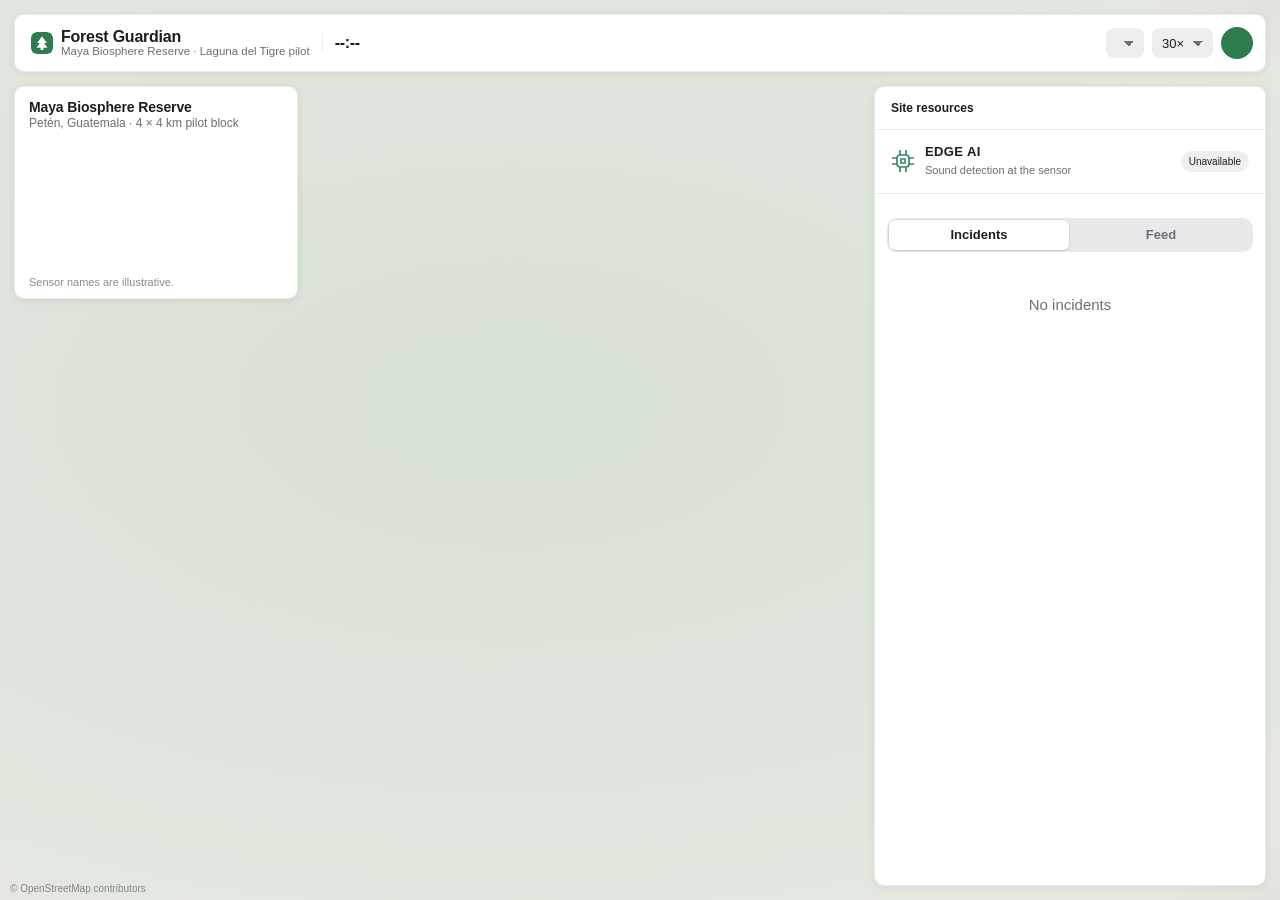
==== commit 8a907948: "Add Southern Cardamom and Gunung Leuser maps with a live site picker Two new deployment sites alongs" ====
--- a/ui/index.html
+++ b/ui/index.html
@@ -22,6 +22,7 @@
       <span id="stub" class="chip stub" hidden>Stub</span>
     </div>
     <div class="controls" id="controls">
+      <select id="site" aria-label="Site" hidden></select>
       <select id="scenario" aria-label="Scenario"></select>
       <select id="speed" aria-label="Speed">
         <option value="1">1×</option>
--- a/ui/style.css
+++ b/ui/style.css
@@ -1683,3 +1683,77 @@
   .trail-side { position: static; }
   .trail-sheet-body { padding: 14px 14px 24px; }
 }
+
+
+/* ---- decision-trail popup refinements ---- */
+.trail-sheet-body { padding: 20px 24px 32px; }
+.trail-full { grid-template-columns: 300px minmax(0, 1fr); gap: 28px; }
+.trail-side { top: 0; gap: 14px; align-self: start; }
+.trail-outcome-kicker, .trail-trigger, .branch-result-kicker { text-transform: none; letter-spacing: 0; }
+.trail-outcome-kicker { font-size: 12px; font-weight: 650; }
+.trail-trigger { font-size: 12px; font-weight: 650; padding: 3px 9px; border-radius: 999px; }
+.branch-result-kicker { font-size: 12px; }
+.trail-plan { display: grid; gap: 8px; }
+.trail-plan h3 { margin: 0; font-size: 13px; font-weight: 650; letter-spacing: 0; text-transform: none; color: var(--muted); }
+.trail-plan .plan { max-height: none; padding: 4px 14px; border-radius: 14px; }
+.trail-plan .plan ul { list-style: none; margin: 0; padding: 0; }
+.trail-plan .plan-item { position: relative; padding: 9px 0 9px 28px; font-size: 13.5px; line-height: 1.4; }
+.trail-plan .plan-item + .plan-item { border-top: 1px solid var(--fill-strong); }
+.trail-plan .plan-item::before { content: ""; position: absolute; left: 0; top: 11px; width: 15px; height: 15px; border-radius: 5px;
+  box-shadow: inset 0 0 0 1.5px var(--muted); }
+.trail-plan .plan-item.done { color: var(--muted); text-decoration: line-through; }
+.trail-plan .plan-item.done::before { background: var(--accent, var(--blue)); box-shadow: none; }
+.trail-empty .empty { align-self: center; margin: 0; }
+.trail-full .trail-block { padding: 14px 18px 12px; }
+@media (max-width: 760px) {
+  .trail-full { grid-template-columns: 1fr; gap: 18px; }
+  .trail-side { position: static; }
+}
+
+/* Site geography (world.yaml terrain, zones, ranger posts). Quiet by default, labels on zoom. */
+.terrain { fill: var(--text); fill-opacity: 0; pointer-events: none; }
+.terrain.steep { fill-opacity: 0.055; }
+.terrain.ridge { fill-opacity: 0.09; }
+.terrain.swamp { fill: var(--blue); fill-opacity: 0.05; }
+.terrain.river { fill: var(--blue); fill-opacity: 0.035; }
+.zone-fill { fill: var(--amber); fill-opacity: 0.035; pointer-events: none; }
+.zone-edge { fill: none; stroke: var(--amber); stroke-opacity: 0.55; stroke-width: 1.2; stroke-dasharray: 2 4; stroke-linecap: round; }
+.zone-fill.outside_park { fill: var(--muted); fill-opacity: 0.05; }
+.zone-edge.outside_park { stroke: var(--muted); }
+.zone-label {
+  font-size: 10.5px;
+  font-weight: 600;
+  fill: var(--amber-text);
+  opacity: 0;
+  pointer-events: none;
+  transition: opacity 0.2s;
+  paint-order: stroke;
+  stroke: var(--land);
+  stroke-width: 3px;
+}
+.zone-label.outside_park { fill: var(--muted); }
+.zone-label.shown { opacity: 0.85; }
+.post path { fill: var(--blue); stroke: var(--land); stroke-width: 1.5; }
+.post.boat path { fill: #30b0c7; }
+.post-label {
+  font-size: 10.5px;
+  font-weight: 600;
+  fill: var(--text);
+  opacity: 0;
+  pointer-events: none;
+  transition: opacity 0.2s;
+  paint-order: stroke;
+  stroke: var(--land);
+  stroke-width: 3px;
+}
+.post-label.shown { opacity: 0.8; }
+
+/* Site picker: gives up width before the clock does. */
+#site { flex: 0 1 220px; min-width: 110px; text-overflow: ellipsis; }
+.bar .clock, .bar .controls { flex-shrink: 0; }
+.bar h1, .brand-text { min-width: 0; }
+.brand-sub { overflow: hidden; text-overflow: ellipsis; white-space: nowrap; }
+@media (max-width: 600px) {
+  .bar .controls { flex-shrink: 1; flex-wrap: wrap; }
+  #site { flex: 1 1 100%; min-width: 0; }
+}
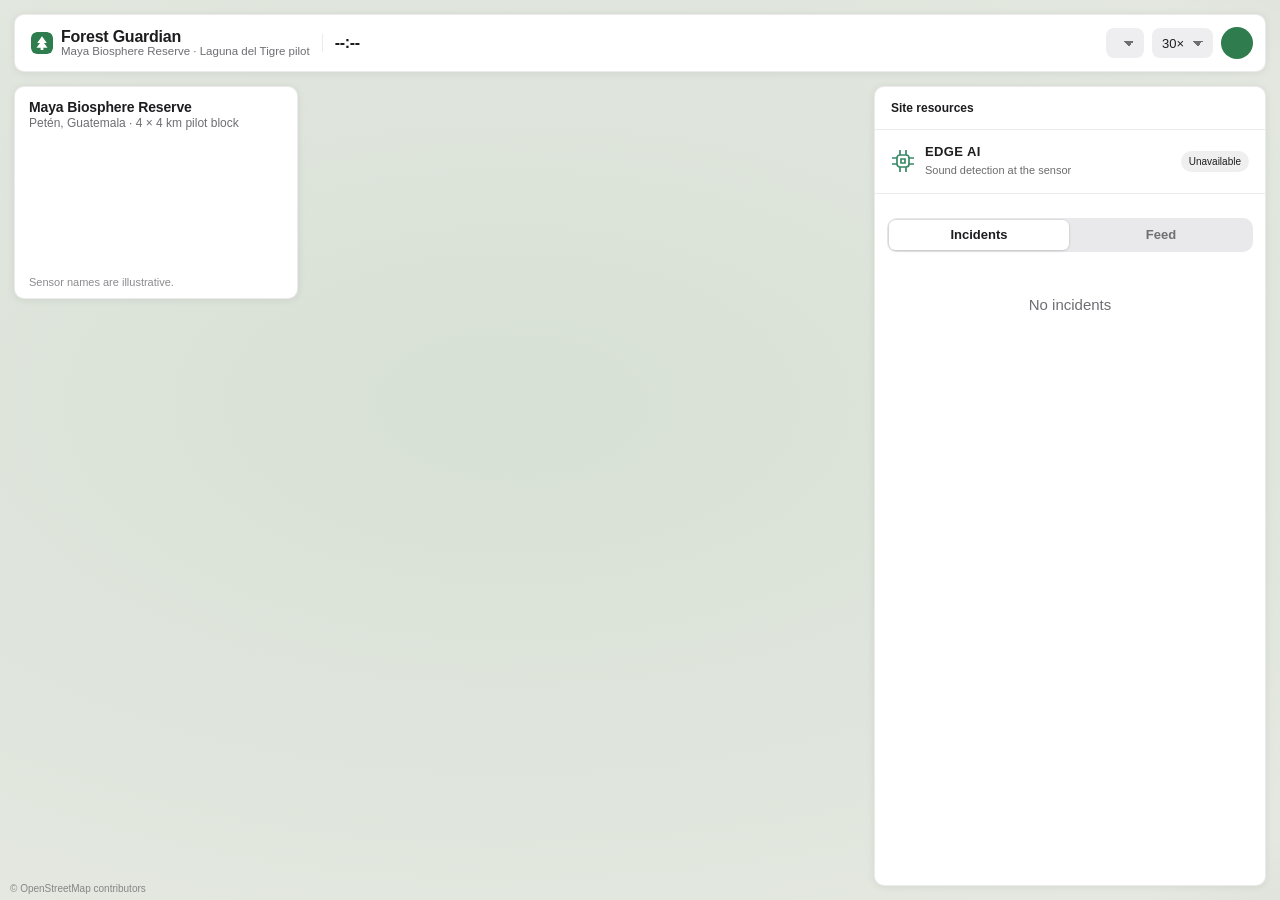
==== commit b3571523: "Replace the site selector with a three-card site chooser The app now opens with a "Choose a site" di" ====
--- a/ui/index.html
+++ b/ui/index.html
@@ -22,7 +22,6 @@
       <span id="stub" class="chip stub" hidden>Stub</span>
     </div>
     <div class="controls" id="controls">
-      <select id="site" aria-label="Site" hidden></select>
       <select id="scenario" aria-label="Scenario"></select>
       <select id="speed" aria-label="Speed">
         <option value="1">1×</option>
@@ -122,6 +121,14 @@
     </aside>
   </main>
 
+  <dialog id="site-dialog" class="sheet site-sheet" aria-labelledby="site-title">
+    <div class="sheet-head">
+      <h2 id="site-title">Choose a site</h2>
+      <button id="site-close" class="icon-btn" type="button" aria-label="Close"></button>
+    </div>
+    <div id="site-cards" class="site-cards"></div>
+  </dialog>
+
   <dialog id="casefile" class="sheet" aria-labelledby="casefile-title">
     <div class="sheet-head">
       <h2 id="casefile-title">Case file</h2>
--- a/ui/style.css
+++ b/ui/style.css
@@ -1748,12 +1748,62 @@
 }
 .post-label.shown { opacity: 0.8; }
 
-/* Site picker: gives up width before the clock does. */
-#site { flex: 0 1 220px; min-width: 110px; text-overflow: ellipsis; }
-.bar .clock, .bar .controls { flex-shrink: 0; }
+/* Site chooser: three reserves side by side, opens with the app. */
+.site-sheet { width: min(980px, calc(100% - 32px)); }
+@media (max-width: 900px) { .site-sheet { width: 100%; } }  /* bottom sheet, like the others */
+.site-cards {
+  display: grid;
+  grid-template-columns: repeat(3, minmax(0, 1fr));
+  gap: 14px;
+  padding: 4px 20px 22px;
+  overflow-y: auto;
+}
+.site-card {
+  display: flex;
+  flex-direction: column;
+  gap: 4px;
+  min-width: 0;
+  padding: 12px 14px 14px;
+  border: 1px solid var(--line);
+  border-radius: var(--radius);
+  background: var(--fill);
+  color: var(--text);
+  font: inherit;
+  text-align: left;
+  cursor: pointer;
+  transition: transform 0.18s var(--spring, ease-out), border-color 0.18s, box-shadow 0.18s;
+}
+.site-card:hover:not(:disabled) { transform: translateY(-2px); border-color: color-mix(in srgb, var(--accent, var(--blue)) 45%, transparent); box-shadow: var(--shadow-strong); }
+.site-card:focus-visible { outline: 2px solid var(--accent, var(--blue)); outline-offset: 2px; }
+.site-card:disabled { cursor: default; opacity: 0.55; }
+.site-card.busy { opacity: 1; border-color: var(--accent, var(--blue)); }
+.site-card.current { border-color: color-mix(in srgb, var(--accent, var(--blue)) 35%, transparent); }
+.site-inset { width: 100%; height: 118px; margin-bottom: 6px; border-radius: 10px; background: var(--surface); }
+.site-name { display: flex; align-items: center; gap: 8px; min-width: 0; }
+.site-name strong { font-size: 15px; letter-spacing: -0.01em; overflow: hidden; text-overflow: ellipsis; white-space: nowrap; }
+.site-badge { flex: none; padding: 1px 7px; border-radius: 99px; background: var(--fill); color: var(--muted); font-size: 11px; font-weight: 600; }
+.site-region { font-size: 12.5px; }
+.site-resources { display: grid; gap: 5px; margin: 10px 0 0; padding-top: 10px; border-top: 1px solid var(--line); }
+.site-row { display: flex; justify-content: space-between; gap: 10px; font-size: 13px; }
+.site-row dt { color: var(--muted); }
+.site-row dd { margin: 0; font-weight: 600; font-variant-numeric: tabular-nums; }
+.site-row.none dd { color: var(--amber-text); }
+.brand-sub.site-switch { cursor: pointer; }
+.brand-sub.site-switch::after {
+  content: "";
+  display: inline-block;
+  width: 5px;
+  height: 5px;
+  margin: 0 2px 0 7px;
+  border-right: 1.5px solid currentColor;
+  border-bottom: 1.5px solid currentColor;
+  transform: translateY(-2.5px) rotate(45deg);
+  opacity: 0.8;
+}
+.brand-sub.site-switch:hover, .brand-sub.site-switch:focus-visible { color: var(--text); outline: none; }
 .bar h1, .brand-text { min-width: 0; }
 .brand-sub { overflow: hidden; text-overflow: ellipsis; white-space: nowrap; }
-@media (max-width: 600px) {
-  .bar .controls { flex-shrink: 1; flex-wrap: wrap; }
-  #site { flex: 1 1 100%; min-width: 0; }
-}
+@media (max-width: 760px) {
+  .site-cards { grid-template-columns: 1fr; padding: 4px 16px 18px; }
+  .site-inset { height: 96px; }
+}
